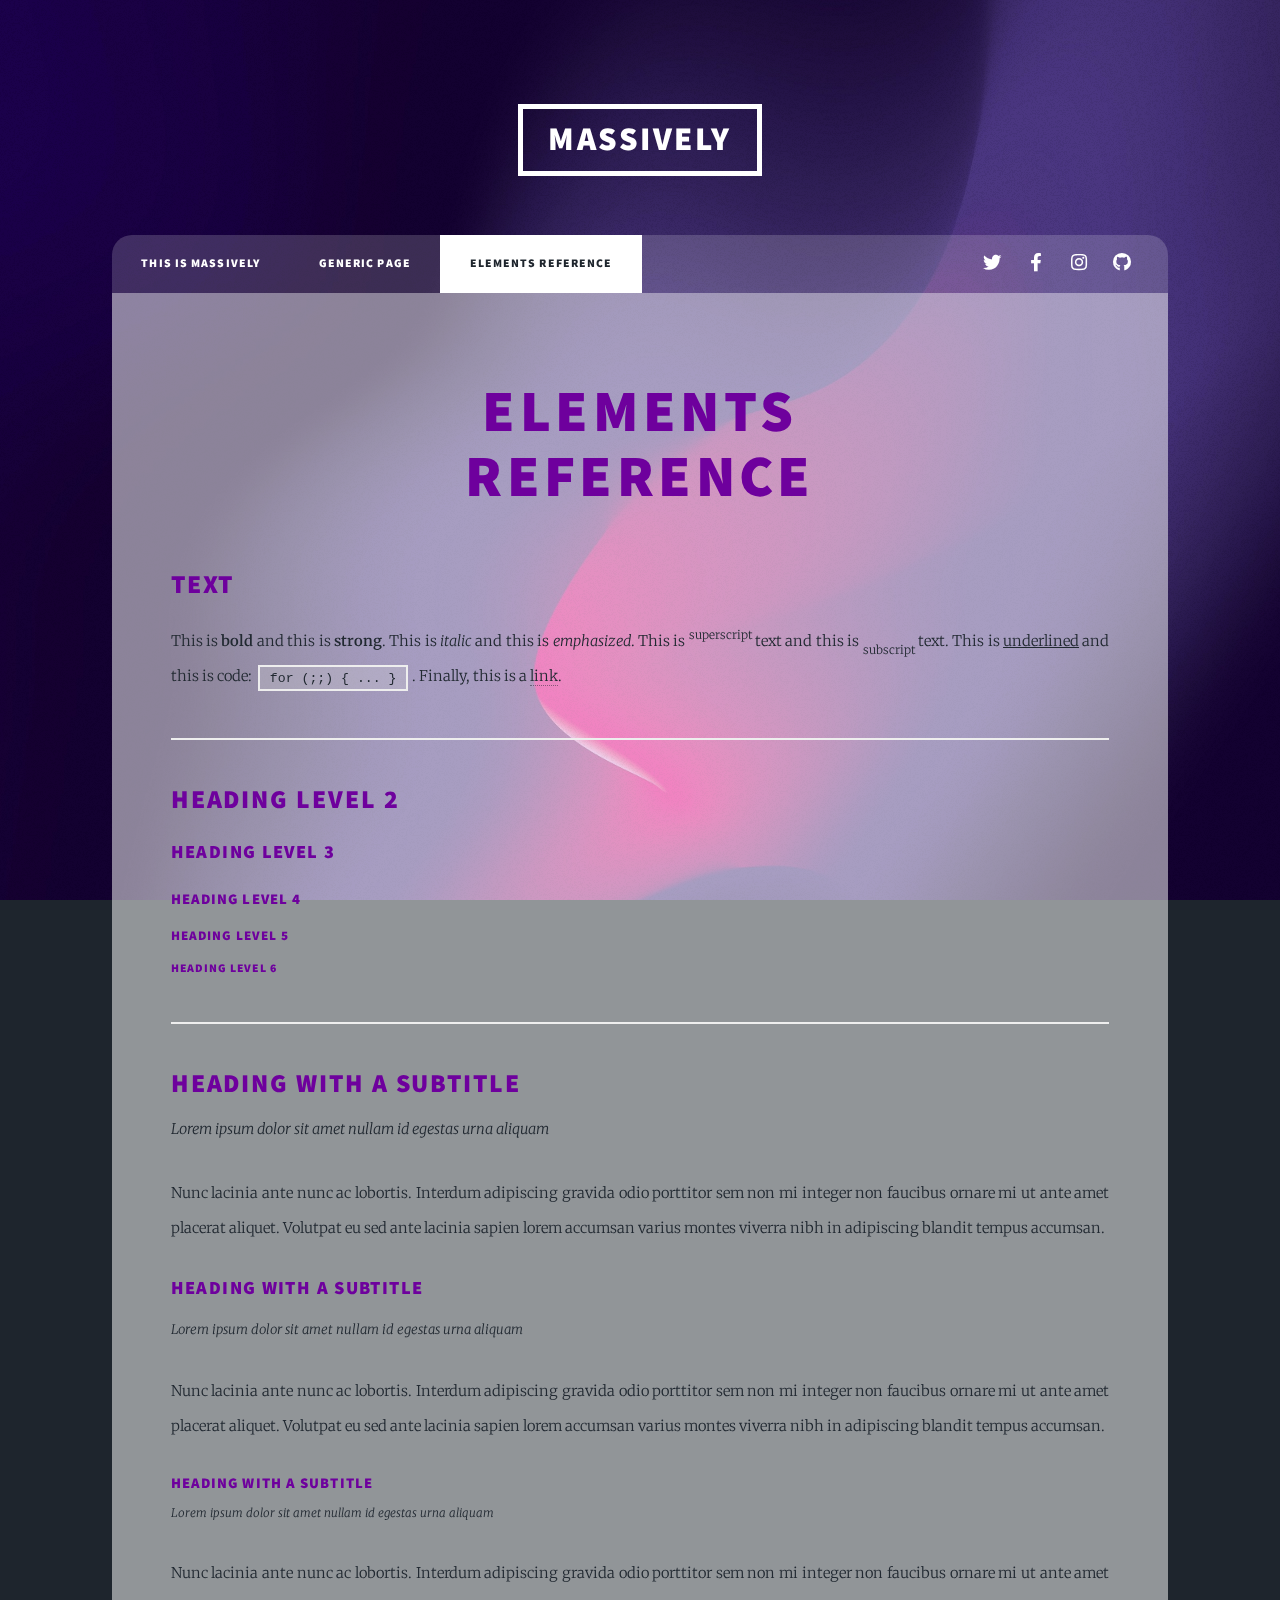
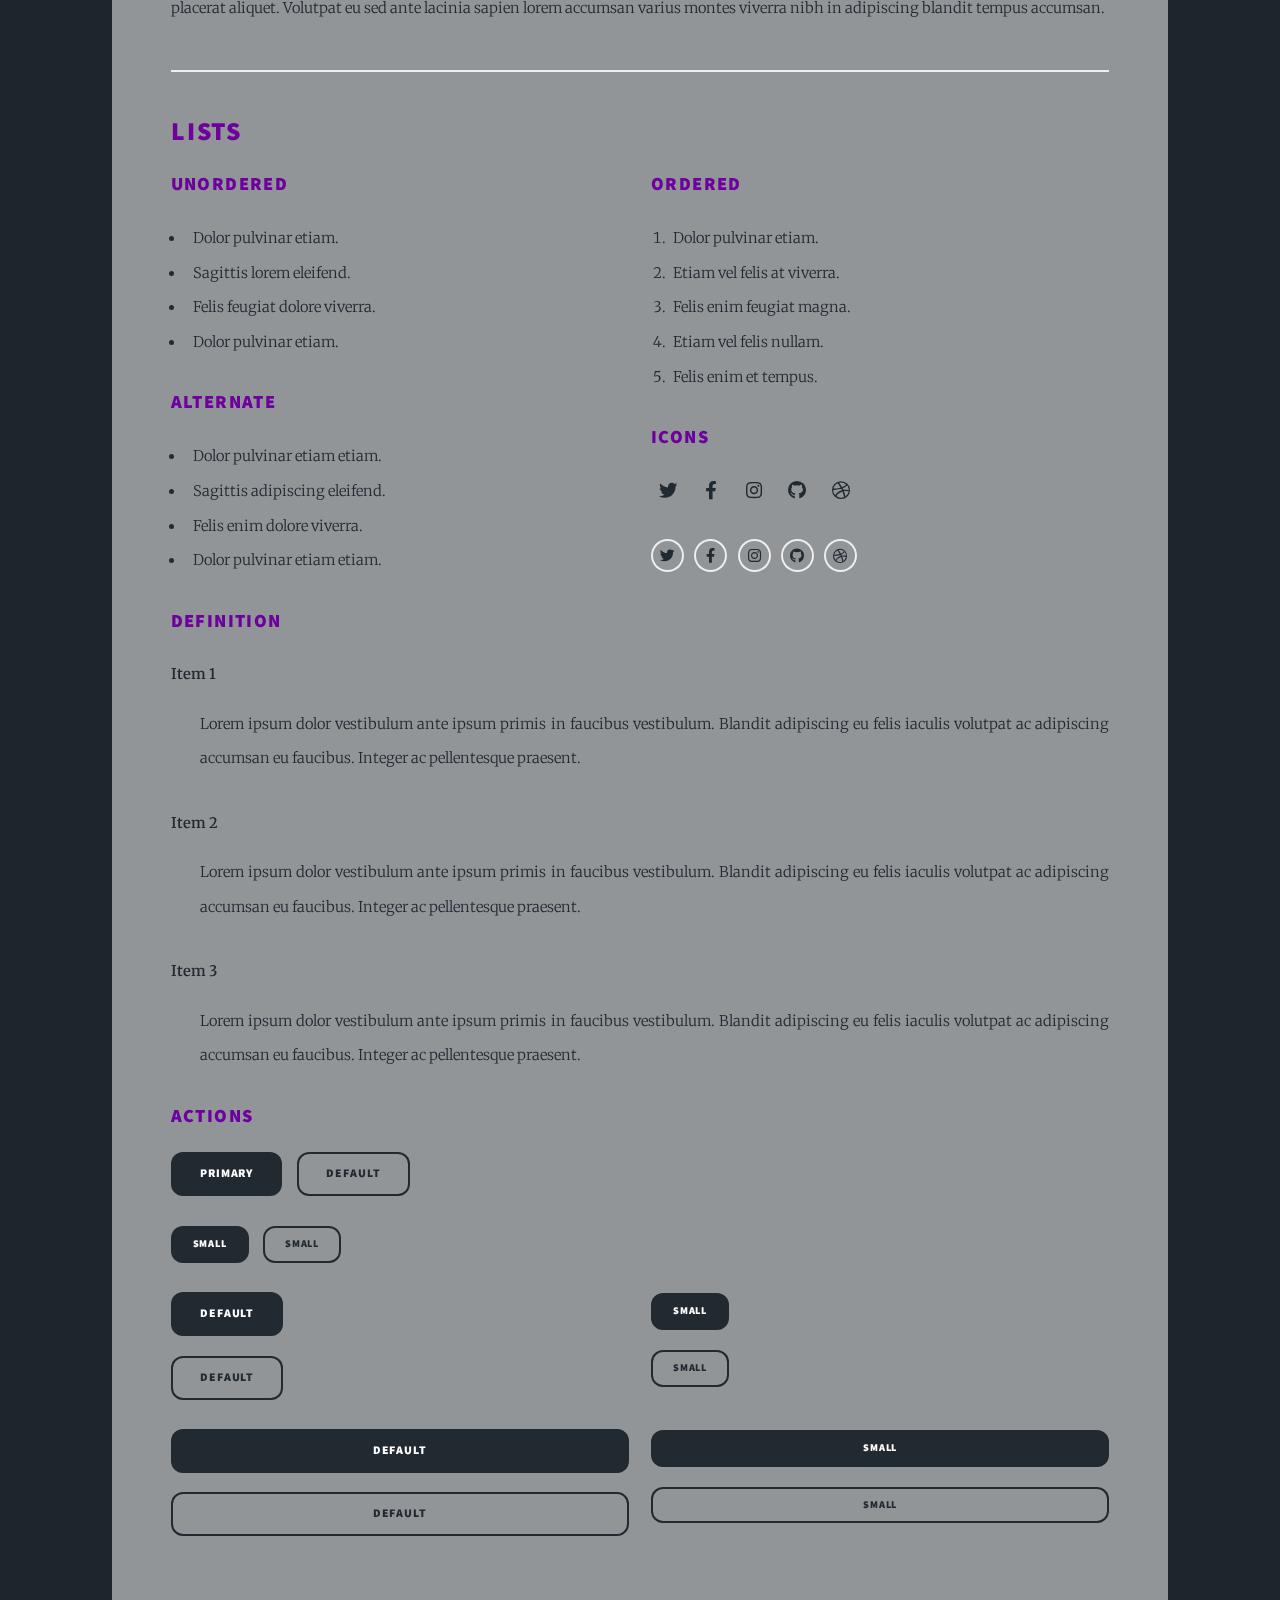
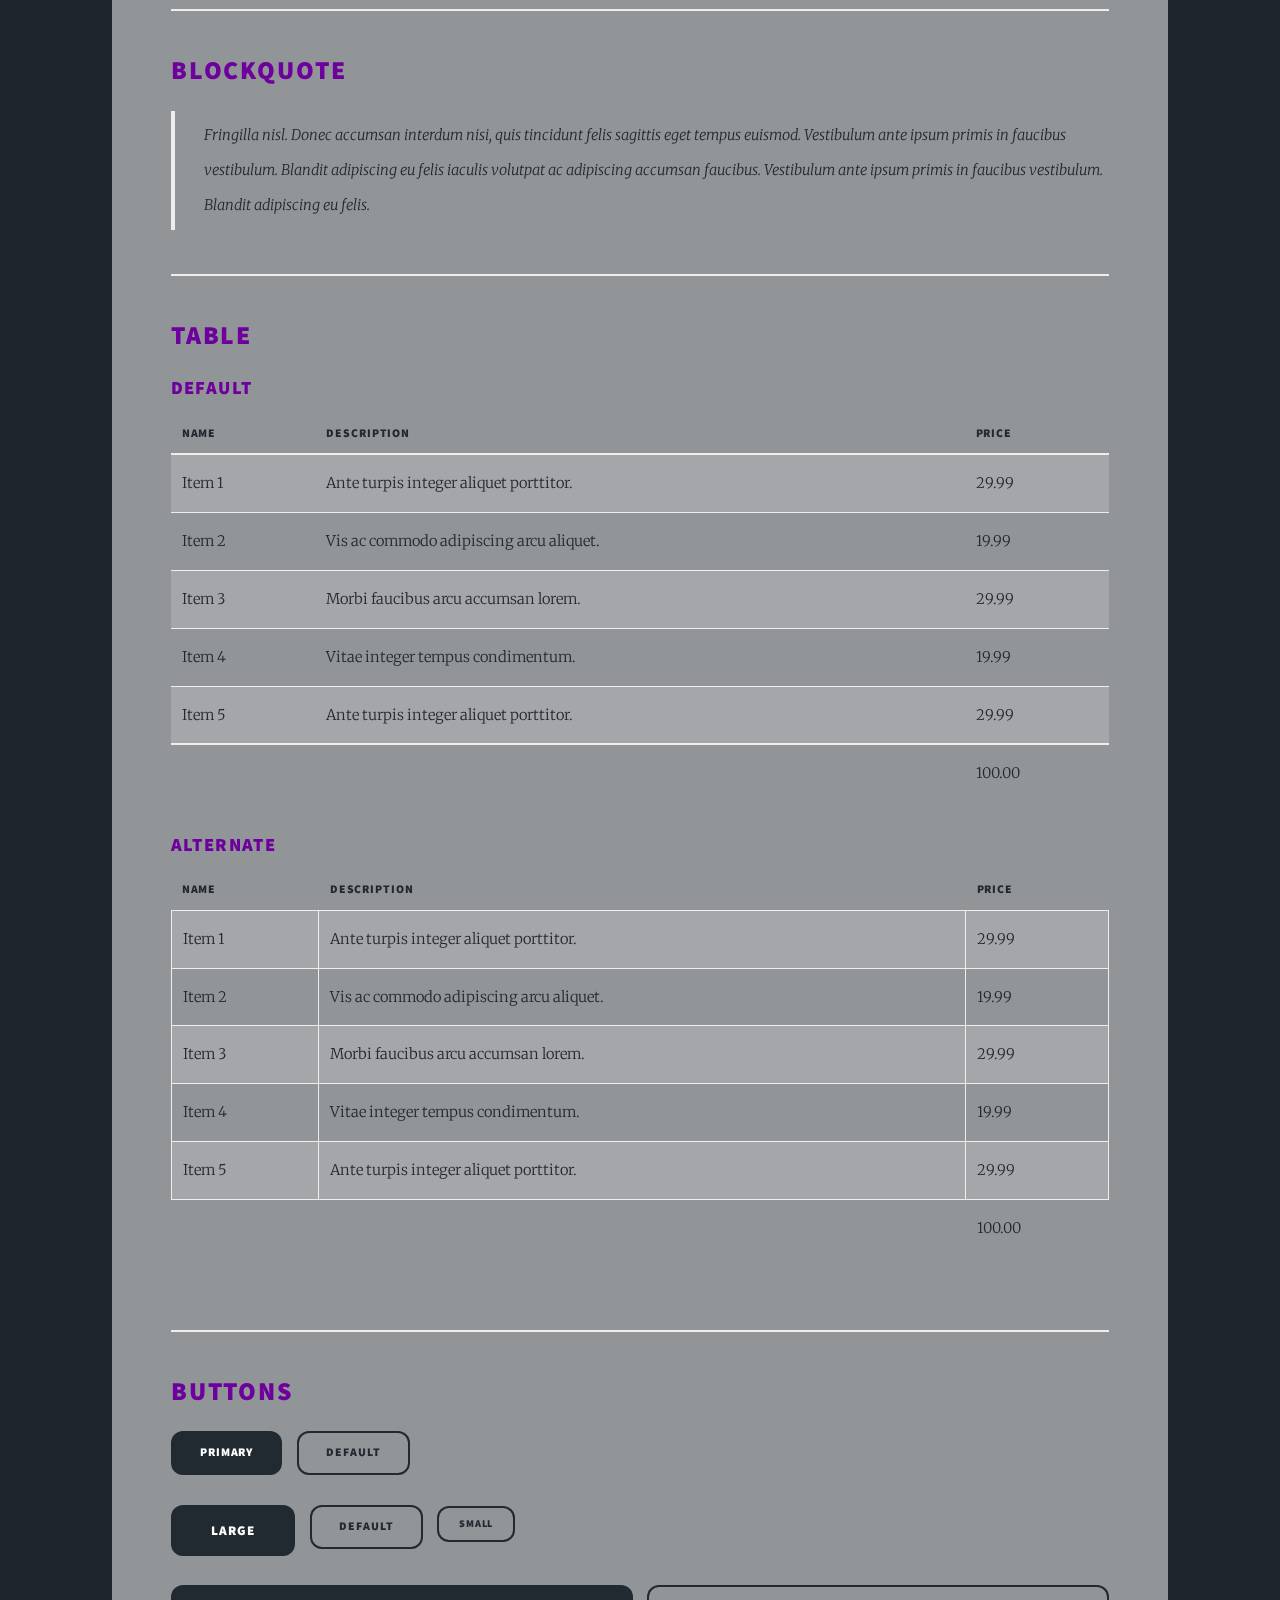
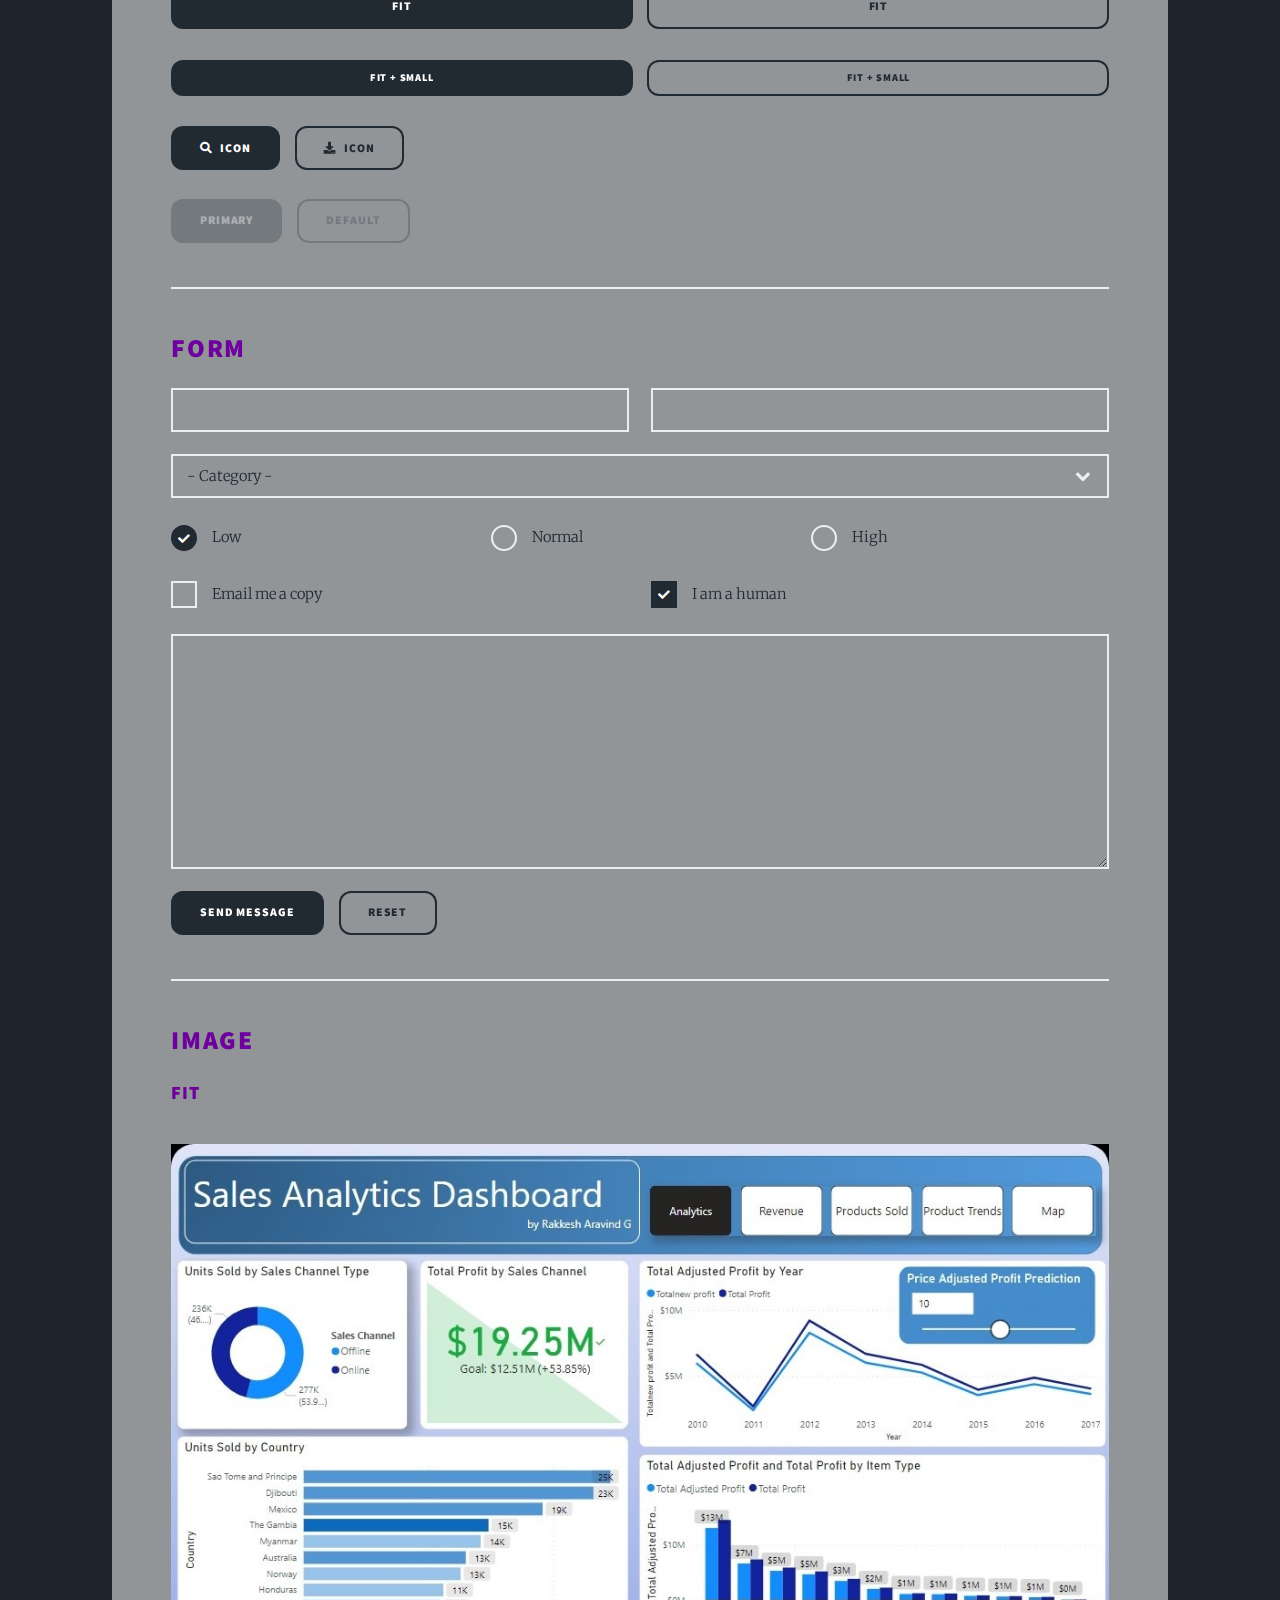
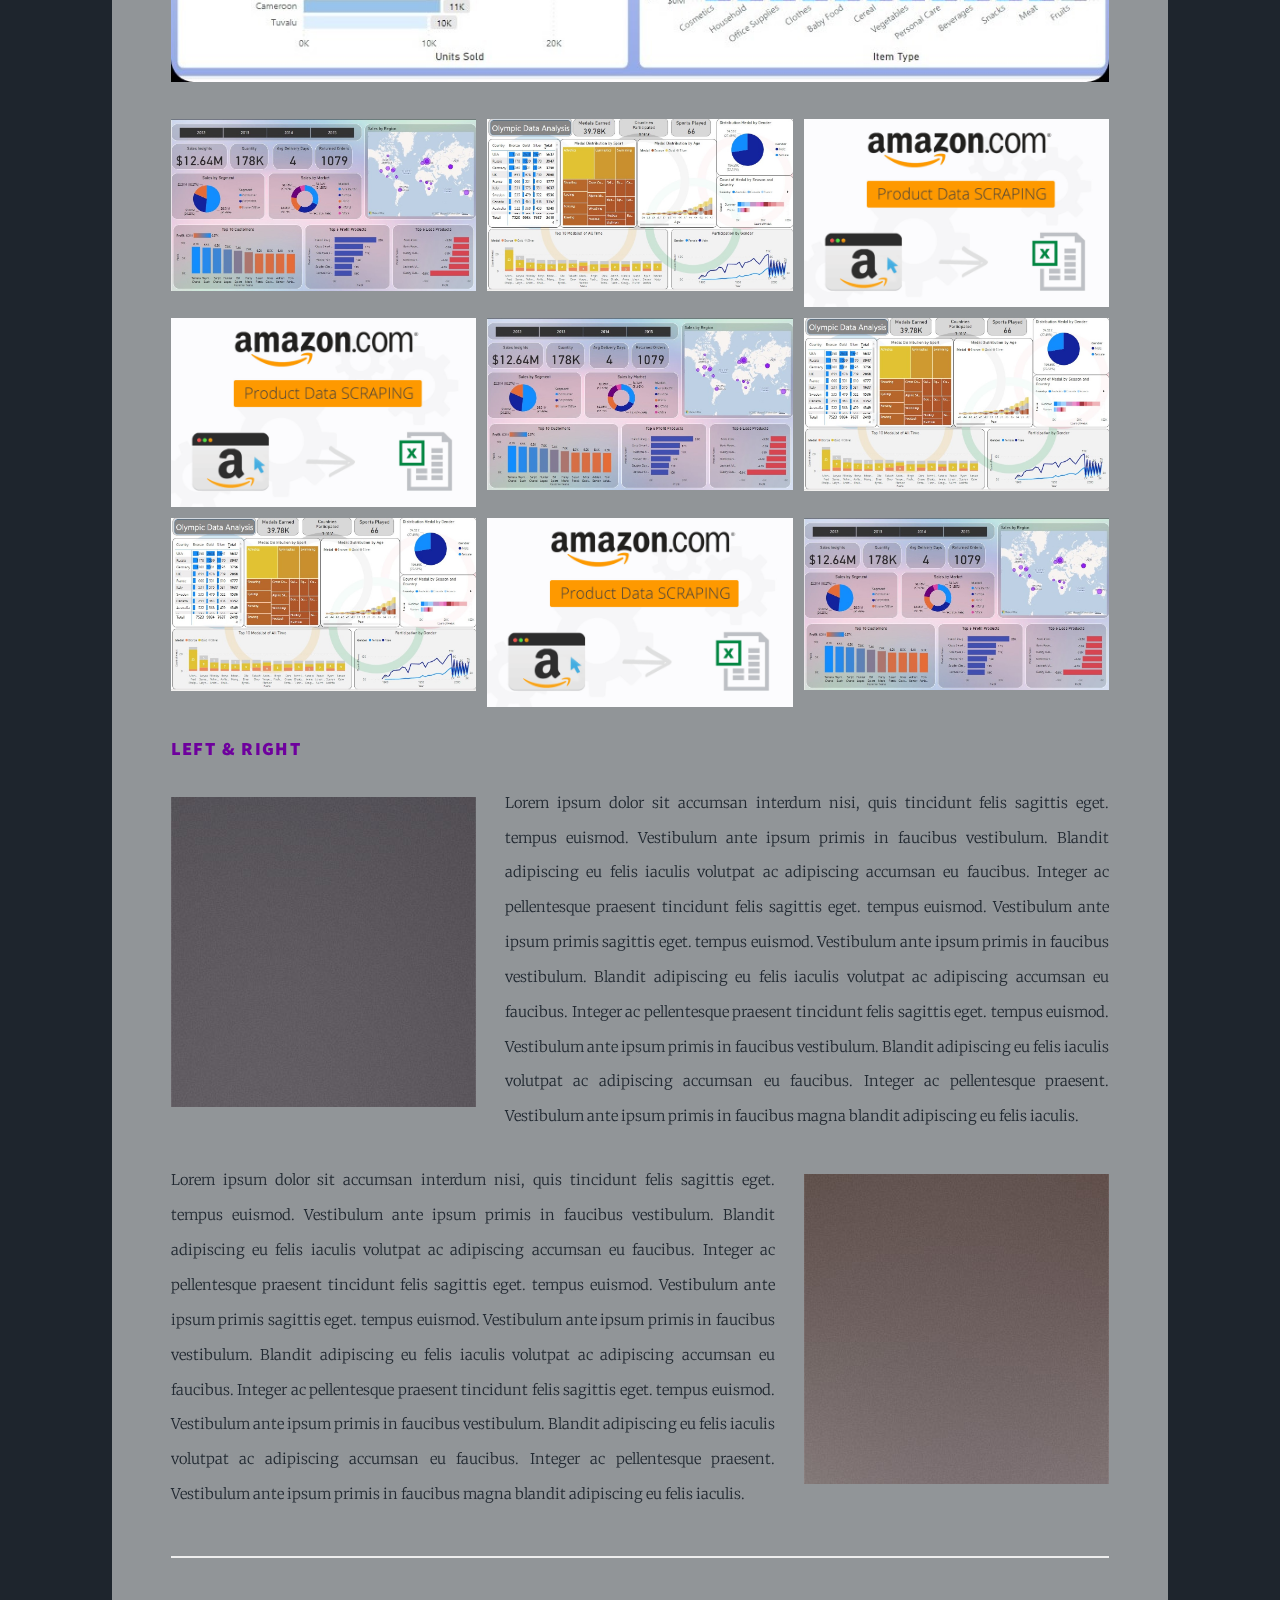
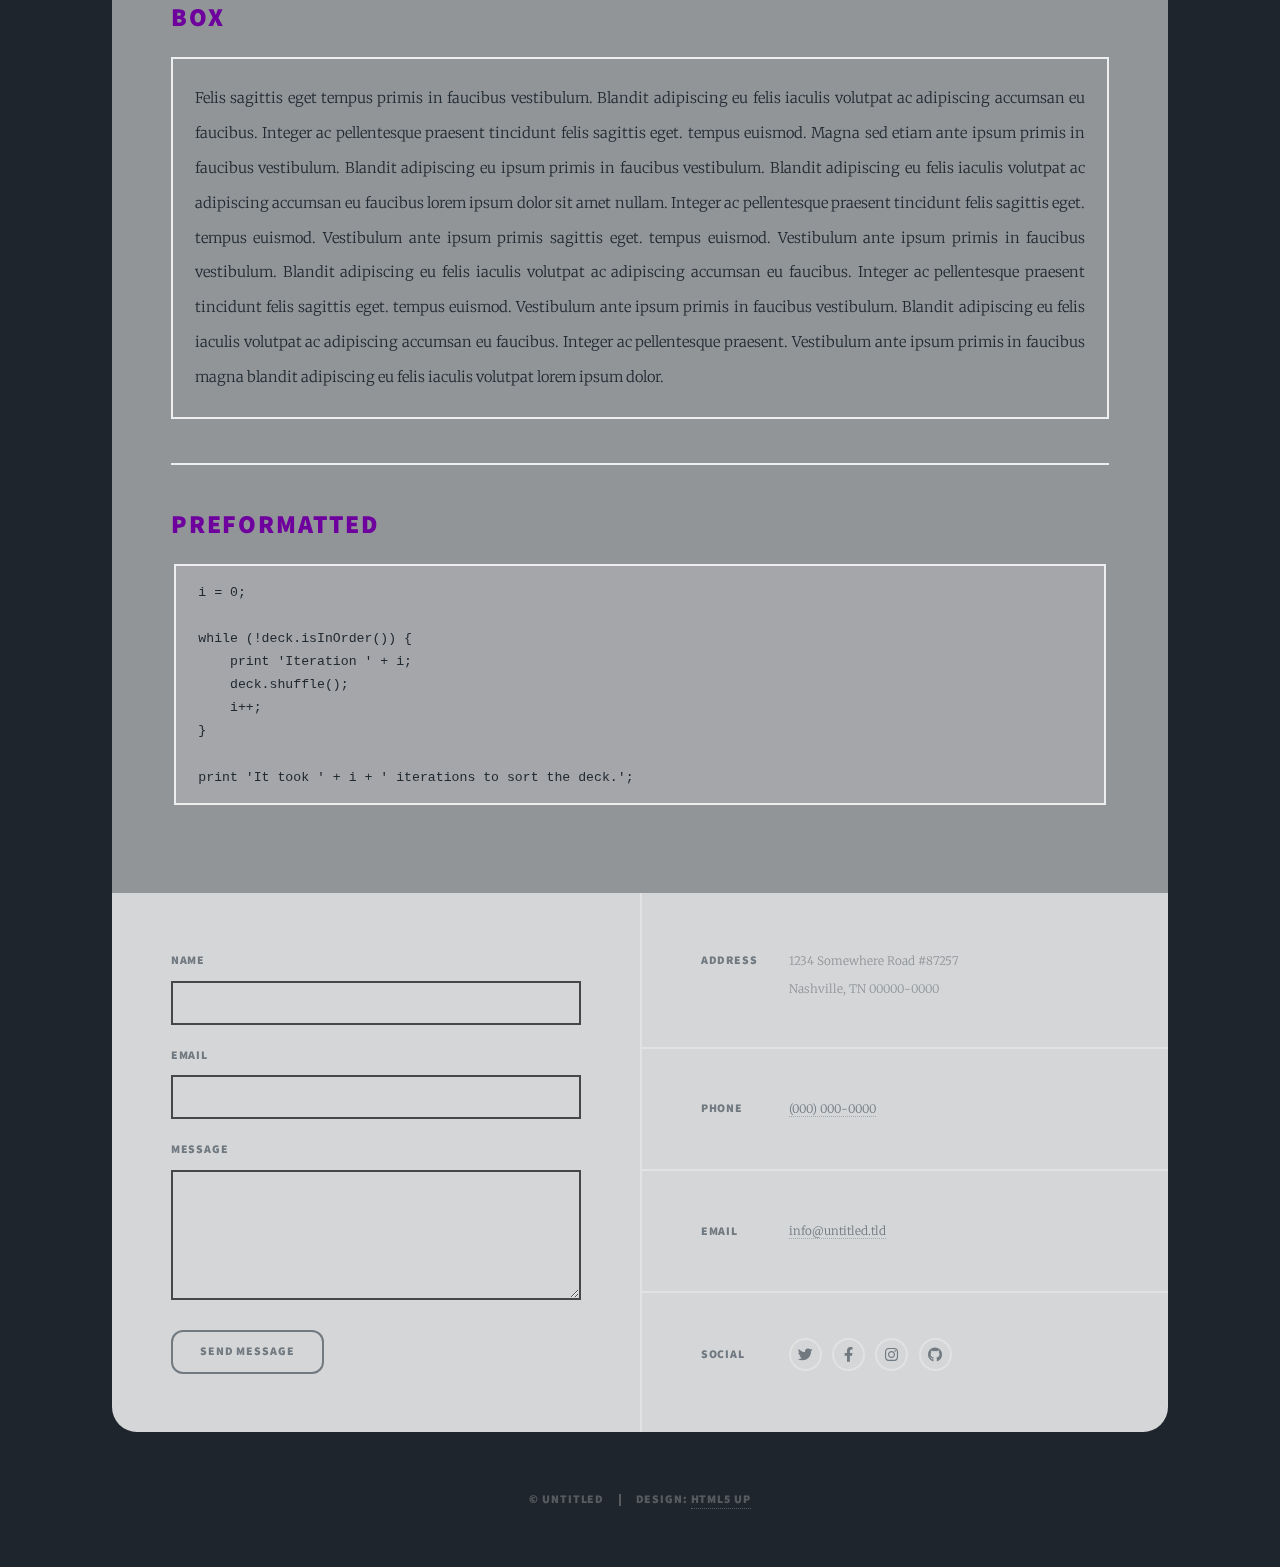
==== elements.html @ 334500a7 "Add files via upload" ====
<!DOCTYPE HTML>
<!--
	Massively by HTML5 UP
	html5up.net | @ajlkn
	Free for personal and commercial use under the CCA 3.0 license (html5up.net/license)
-->
<html>
	<head>
		<title>Elements Reference - Massively by HTML5 UP</title>
		<meta charset="utf-8" />
		<meta name="viewport" content="width=device-width, initial-scale=1, user-scalable=no" />
		<link rel="stylesheet" href="assets/css/main.css" />
		<noscript><link rel="stylesheet" href="assets/css/noscript.css" /></noscript>
	</head>
	<body class="is-preload">

		<!-- Wrapper -->
			<div id="wrapper">

				<!-- Header -->
					<header id="header">
						<a href="index.html" class="logo">Massively</a>
					</header>

				<!-- Nav -->
					<nav id="nav">
						<ul class="links">
							<li><a href="index.html">This is Massively</a></li>
							<li><a href="generic.html">Generic Page</a></li>
							<li class="active"><a href="elements.html">Elements Reference</a></li>
						</ul>
						<ul class="icons">
							<li><a href="#" class="icon brands fa-twitter"><span class="label">Twitter</span></a></li>
							<li><a href="#" class="icon brands fa-facebook-f"><span class="label">Facebook</span></a></li>
							<li><a href="#" class="icon brands fa-instagram"><span class="label">Instagram</span></a></li>
							<li><a href="#" class="icon brands fa-github"><span class="label">GitHub</span></a></li>
						</ul>
					</nav>

				<!-- Main -->
					<div id="main">

						<!-- Post -->
							<section class="post">
								<header class="major">
									<h1>Elements<br />
									Reference</h1>
								</header>

								<!-- Text stuff -->
									<h2>Text</h2>
									<p>This is <b>bold</b> and this is <strong>strong</strong>. This is <i>italic</i> and this is <em>emphasized</em>.
									This is <sup>superscript</sup> text and this is <sub>subscript</sub> text.
									This is <u>underlined</u> and this is code: <code>for (;;) { ... }</code>.
									Finally, this is a <a href="#">link</a>.</p>
									<hr />
									<h2>Heading Level 2</h2>
									<h3>Heading Level 3</h3>
									<h4>Heading Level 4</h4>
									<h5>Heading Level 5</h5>
									<h6>Heading Level 6</h6>
									<hr />
									<header>
										<h2>Heading with a Subtitle</h2>
										<p>Lorem ipsum dolor sit amet nullam id egestas urna aliquam</p>
									</header>
									<p>Nunc lacinia ante nunc ac lobortis. Interdum adipiscing gravida odio porttitor sem non mi integer non faucibus ornare mi ut ante amet placerat aliquet. Volutpat eu sed ante lacinia sapien lorem accumsan varius montes viverra nibh in adipiscing blandit tempus accumsan.</p>
									<header>
										<h3>Heading with a Subtitle</h3>
										<p>Lorem ipsum dolor sit amet nullam id egestas urna aliquam</p>
									</header>
									<p>Nunc lacinia ante nunc ac lobortis. Interdum adipiscing gravida odio porttitor sem non mi integer non faucibus ornare mi ut ante amet placerat aliquet. Volutpat eu sed ante lacinia sapien lorem accumsan varius montes viverra nibh in adipiscing blandit tempus accumsan.</p>
									<header>
										<h4>Heading with a Subtitle</h4>
										<p>Lorem ipsum dolor sit amet nullam id egestas urna aliquam</p>
									</header>
									<p>Nunc lacinia ante nunc ac lobortis. Interdum adipiscing gravida odio porttitor sem non mi integer non faucibus ornare mi ut ante amet placerat aliquet. Volutpat eu sed ante lacinia sapien lorem accumsan varius montes viverra nibh in adipiscing blandit tempus accumsan.</p>

									<hr />

								<!-- Lists -->
									<h2>Lists</h2>
									<div class="row">
										<div class="col-6 col-12-small">

											<h3>Unordered</h3>
											<ul>
												<li>Dolor pulvinar etiam.</li>
												<li>Sagittis lorem eleifend.</li>
												<li>Felis feugiat dolore viverra.</li>
												<li>Dolor pulvinar etiam.</li>
											</ul>

											<h3>Alternate</h3>
											<ul class="alt">
												<li>Dolor pulvinar etiam etiam.</li>
												<li>Sagittis adipiscing eleifend.</li>
												<li>Felis enim dolore viverra.</li>
												<li>Dolor pulvinar etiam etiam.</li>
											</ul>

										</div>
										<div class="col-6 col-12-small">

											<h3>Ordered</h3>
											<ol>
												<li>Dolor pulvinar etiam.</li>
												<li>Etiam vel felis at viverra.</li>
												<li>Felis enim feugiat magna.</li>
												<li>Etiam vel felis nullam.</li>
												<li>Felis enim et tempus.</li>
											</ol>

											<h3>Icons</h3>
											<ul class="icons">
												<li><a href="#" class="icon brands fa-twitter"><span class="label">Twitter</span></a></li>
												<li><a href="#" class="icon brands fa-facebook-f"><span class="label">Facebook</span></a></li>
												<li><a href="#" class="icon brands fa-instagram"><span class="label">Instagram</span></a></li>
												<li><a href="#" class="icon brands fa-github"><span class="label">Github</span></a></li>
												<li><a href="#" class="icon brands fa-dribbble"><span class="label">Dribbble</span></a></li>
											</ul>
											<ul class="icons alt">
												<li><a href="#" class="icon brands alt fa-twitter"><span class="label">Twitter</span></a></li>
												<li><a href="#" class="icon brands alt fa-facebook-f"><span class="label">Facebook</span></a></li>
												<li><a href="#" class="icon brands alt fa-instagram"><span class="label">Instagram</span></a></li>
												<li><a href="#" class="icon brands alt fa-github"><span class="label">Github</span></a></li>
												<li><a href="#" class="icon brands alt fa-dribbble"><span class="label">Dribbble</span></a></li>
											</ul>

										</div>
									</div>
									<h3>Definition</h3>
									<dl>
										<dt>Item 1</dt>
										<dd>
											<p>Lorem ipsum dolor vestibulum ante ipsum primis in faucibus vestibulum. Blandit adipiscing eu felis iaculis volutpat ac adipiscing accumsan eu faucibus. Integer ac pellentesque praesent.</p>
										</dd>
										<dt>Item 2</dt>
										<dd>
											<p>Lorem ipsum dolor vestibulum ante ipsum primis in faucibus vestibulum. Blandit adipiscing eu felis iaculis volutpat ac adipiscing accumsan eu faucibus. Integer ac pellentesque praesent.</p>
										</dd>
										<dt>Item 3</dt>
										<dd>
											<p>Lorem ipsum dolor vestibulum ante ipsum primis in faucibus vestibulum. Blandit adipiscing eu felis iaculis volutpat ac adipiscing accumsan eu faucibus. Integer ac pellentesque praesent.</p>
										</dd>
									</dl>

									<h3>Actions</h3>
									<ul class="actions">
										<li><a href="#" class="button primary">Primary</a></li>
										<li><a href="#" class="button">Default</a></li>
									</ul>
									<ul class="actions small">
										<li><a href="#" class="button primary small">Small</a></li>
										<li><a href="#" class="button small">Small</a></li>
									</ul>
									<div class="row">
										<div class="col-6 col-12-small">
											<ul class="actions stacked">
												<li><a href="#" class="button primary">Default</a></li>
												<li><a href="#" class="button">Default</a></li>
											</ul>
										</div>
										<div class="col-6 col-12-small">
											<ul class="actions stacked">
												<li><a href="#" class="button primary small">Small</a></li>
												<li><a href="#" class="button small">Small</a></li>
											</ul>
										</div>
									</div>
									<div class="row">
										<div class="col-6 col-12-small">
											<ul class="actions stacked">
												<li><a href="#" class="button primary fit">Default</a></li>
												<li><a href="#" class="button fit">Default</a></li>
											</ul>
										</div>
										<div class="col-6 col-12-small">
											<ul class="actions stacked">
												<li><a href="#" class="button primary small fit">Small</a></li>
												<li><a href="#" class="button small fit">Small</a></li>
											</ul>
										</div>
									</div>

									<hr />

								<!-- Blockquote -->
									<h2>Blockquote</h2>
									<blockquote>Fringilla nisl. Donec accumsan interdum nisi, quis tincidunt felis sagittis eget tempus euismod. Vestibulum ante ipsum primis in faucibus vestibulum. Blandit adipiscing eu felis iaculis volutpat ac adipiscing accumsan faucibus. Vestibulum ante ipsum primis in faucibus vestibulum. Blandit adipiscing eu felis.</blockquote>

									<hr />

								<!-- Table -->
									<h2>Table</h2>

									<h3>Default</h3>
									<div class="table-wrapper">
										<table>
											<thead>
												<tr>
													<th>Name</th>
													<th>Description</th>
													<th>Price</th>
												</tr>
											</thead>
											<tbody>
												<tr>
													<td>Item 1</td>
													<td>Ante turpis integer aliquet porttitor.</td>
													<td>29.99</td>
												</tr>
												<tr>
													<td>Item 2</td>
													<td>Vis ac commodo adipiscing arcu aliquet.</td>
													<td>19.99</td>
												</tr>
												<tr>
													<td>Item 3</td>
													<td> Morbi faucibus arcu accumsan lorem.</td>
													<td>29.99</td>
												</tr>
												<tr>
													<td>Item 4</td>
													<td>Vitae integer tempus condimentum.</td>
													<td>19.99</td>
												</tr>
												<tr>
													<td>Item 5</td>
													<td>Ante turpis integer aliquet porttitor.</td>
													<td>29.99</td>
												</tr>
											</tbody>
											<tfoot>
												<tr>
													<td colspan="2"></td>
													<td>100.00</td>
												</tr>
											</tfoot>
										</table>
									</div>

									<h3>Alternate</h3>
									<div class="table-wrapper">
										<table class="alt">
											<thead>
												<tr>
													<th>Name</th>
													<th>Description</th>
													<th>Price</th>
												</tr>
											</thead>
											<tbody>
												<tr>
													<td>Item 1</td>
													<td>Ante turpis integer aliquet porttitor.</td>
													<td>29.99</td>
												</tr>
												<tr>
													<td>Item 2</td>
													<td>Vis ac commodo adipiscing arcu aliquet.</td>
													<td>19.99</td>
												</tr>
												<tr>
													<td>Item 3</td>
													<td> Morbi faucibus arcu accumsan lorem.</td>
													<td>29.99</td>
												</tr>
												<tr>
													<td>Item 4</td>
													<td>Vitae integer tempus condimentum.</td>
													<td>19.99</td>
												</tr>
												<tr>
													<td>Item 5</td>
													<td>Ante turpis integer aliquet porttitor.</td>
													<td>29.99</td>
												</tr>
											</tbody>
											<tfoot>
												<tr>
													<td colspan="2"></td>
													<td>100.00</td>
												</tr>
											</tfoot>
										</table>
									</div>

									<hr />

								<!-- Buttons -->
									<h2>Buttons</h2>
									<ul class="actions">
										<li><a href="#" class="button primary">Primary</a></li>
										<li><a href="#" class="button">Default</a></li>
									</ul>
									<ul class="actions">
										<li><a href="#" class="button primary large">Large</a></li>
										<li><a href="#" class="button">Default</a></li>
										<li><a href="#" class="button small">Small</a></li>
									</ul>
									<ul class="actions fit">
										<li><a href="#" class="button primary fit">Fit</a></li>
										<li><a href="#" class="button fit">Fit</a></li>
									</ul>
									<ul class="actions fit small">
										<li><a href="#" class="button primary fit small">Fit + Small</a></li>
										<li><a href="#" class="button fit small">Fit + Small</a></li>
									</ul>
									<ul class="actions">
										<li><a href="#" class="button primary icon solid fa-search">Icon</a></li>
										<li><a href="#" class="button icon solid fa-download">Icon</a></li>
									</ul>
									<ul class="actions">
										<li><span class="button primary disabled">Primary</span></li>
										<li><span class="button disabled">Default</span></li>
									</ul>

									<hr />

								<!-- Form -->
									<h2>Form</h2>

									<form method="post" action="#">
										<div class="row gtr-uniform">
											<div class="col-6 col-12-xsmall">
												<input type="text" name="demo-name" id="demo-name" value="" placeholder="Name" />
											</div>
											<div class="col-6 col-12-xsmall">
												<input type="email" name="demo-email" id="demo-email" value="" placeholder="Email" />
											</div>
											<!-- Break -->
											<div class="col-12">
												<select name="demo-category" id="demo-category">
													<option value="">- Category -</option>
													<option value="1">Manufacturing</option>
													<option value="1">Shipping</option>
													<option value="1">Administration</option>
													<option value="1">Human Resources</option>
												</select>
											</div>
											<!-- Break -->
											<div class="col-4 col-12-small">
												<input type="radio" id="demo-priority-low" name="demo-priority" checked>
												<label for="demo-priority-low">Low</label>
											</div>
											<div class="col-4 col-12-small">
												<input type="radio" id="demo-priority-normal" name="demo-priority">
												<label for="demo-priority-normal">Normal</label>
											</div>
											<div class="col-4 col-12-small">
												<input type="radio" id="demo-priority-high" name="demo-priority">
												<label for="demo-priority-high">High</label>
											</div>
											<!-- Break -->
											<div class="col-6 col-12-small">
												<input type="checkbox" id="demo-copy" name="demo-copy">
												<label for="demo-copy">Email me a copy</label>
											</div>
											<div class="col-6 col-12-small">
												<input type="checkbox" id="demo-human" name="demo-human" checked>
												<label for="demo-human">I am a human</label>
											</div>
											<!-- Break -->
											<div class="col-12">
												<textarea name="demo-message" id="demo-message" placeholder="Enter your message" rows="6"></textarea>
											</div>
											<!-- Break -->
											<div class="col-12">
												<ul class="actions">
													<li><input type="submit" value="Send Message" class="primary" /></li>
													<li><input type="reset" value="Reset" /></li>
												</ul>
											</div>
										</div>
									</form>

									<hr />

								<!-- Image -->
									<h2>Image</h2>

									<h3>Fit</h3>
									<span class="image fit"><img src="images/pic01.jpg" alt="" /></span>
									<div class="box alt">
										<div class="row gtr-50 gtr-uniform">
											<div class="col-4"><span class="image fit"><img src="images/pic02.jpg" alt="" /></span></div>
											<div class="col-4"><span class="image fit"><img src="images/pic03.jpg" alt="" /></span></div>
											<div class="col-4"><span class="image fit"><img src="images/pic04.jpg" alt="" /></span></div>
											<!-- Break -->
											<div class="col-4"><span class="image fit"><img src="images/pic04.jpg" alt="" /></span></div>
											<div class="col-4"><span class="image fit"><img src="images/pic02.jpg" alt="" /></span></div>
											<div class="col-4"><span class="image fit"><img src="images/pic03.jpg" alt="" /></span></div>
											<!-- Break -->
											<div class="col-4"><span class="image fit"><img src="images/pic03.jpg" alt="" /></span></div>
											<div class="col-4"><span class="image fit"><img src="images/pic04.jpg" alt="" /></span></div>
											<div class="col-4"><span class="image fit"><img src="images/pic02.jpg" alt="" /></span></div>
										</div>
									</div>

									<h3>Left &amp; Right</h3>
									<p><span class="image left"><img src="images/pic08.jpg" alt="" /></span>Lorem ipsum dolor sit accumsan interdum nisi, quis tincidunt felis sagittis eget. tempus euismod. Vestibulum ante ipsum primis in faucibus vestibulum. Blandit adipiscing eu felis iaculis volutpat ac adipiscing accumsan eu faucibus. Integer ac pellentesque praesent tincidunt felis sagittis eget. tempus euismod. Vestibulum ante ipsum primis sagittis eget. tempus euismod. Vestibulum ante ipsum primis in faucibus vestibulum. Blandit adipiscing eu felis iaculis volutpat ac adipiscing accumsan eu faucibus. Integer ac pellentesque praesent tincidunt felis sagittis eget. tempus euismod. Vestibulum ante ipsum primis in faucibus vestibulum. Blandit adipiscing eu felis iaculis volutpat ac adipiscing accumsan eu faucibus. Integer ac pellentesque praesent. Vestibulum ante ipsum primis in faucibus magna blandit adipiscing eu felis iaculis.</p>
									<p><span class="image right"><img src="images/pic09.jpg" alt="" /></span>Lorem ipsum dolor sit accumsan interdum nisi, quis tincidunt felis sagittis eget. tempus euismod. Vestibulum ante ipsum primis in faucibus vestibulum. Blandit adipiscing eu felis iaculis volutpat ac adipiscing accumsan eu faucibus. Integer ac pellentesque praesent tincidunt felis sagittis eget. tempus euismod. Vestibulum ante ipsum primis sagittis eget. tempus euismod. Vestibulum ante ipsum primis in faucibus vestibulum. Blandit adipiscing eu felis iaculis volutpat ac adipiscing accumsan eu faucibus. Integer ac pellentesque praesent tincidunt felis sagittis eget. tempus euismod. Vestibulum ante ipsum primis in faucibus vestibulum. Blandit adipiscing eu felis iaculis volutpat ac adipiscing accumsan eu faucibus. Integer ac pellentesque praesent. Vestibulum ante ipsum primis in faucibus magna blandit adipiscing eu felis iaculis.</p>

									<hr />

								<!-- Box -->
									<h2>Box</h2>
									<div class="box">
										<p>Felis sagittis eget tempus primis in faucibus vestibulum. Blandit adipiscing eu felis iaculis volutpat ac adipiscing accumsan eu faucibus. Integer ac pellentesque praesent tincidunt felis sagittis eget. tempus euismod. Magna sed etiam ante ipsum primis in faucibus vestibulum. Blandit adipiscing eu ipsum primis in faucibus vestibulum. Blandit adipiscing eu felis iaculis volutpat ac adipiscing accumsan eu faucibus lorem ipsum dolor sit amet nullam. Integer ac pellentesque praesent tincidunt felis sagittis eget. tempus euismod. Vestibulum ante ipsum primis sagittis eget. tempus euismod. Vestibulum ante ipsum primis in faucibus vestibulum. Blandit adipiscing eu felis iaculis volutpat ac adipiscing accumsan eu faucibus. Integer ac pellentesque praesent tincidunt felis sagittis eget. tempus euismod. Vestibulum ante ipsum primis in faucibus vestibulum. Blandit adipiscing eu felis iaculis volutpat ac adipiscing accumsan eu faucibus. Integer ac pellentesque praesent. Vestibulum ante ipsum primis in faucibus magna blandit adipiscing eu felis iaculis volutpat lorem ipsum dolor.</p>
									</div>

									<hr />

								<!-- Preformatted Code -->
									<h2>Preformatted</h2>
									<pre><code>i = 0;

while (!deck.isInOrder()) {
    print 'Iteration ' + i;
    deck.shuffle();
    i++;
}

print 'It took ' + i + ' iterations to sort the deck.';
</code></pre>

							</section>

					</div>

				<!-- Footer -->
					<footer id="footer">
						<section>
							<form method="post" action="#">
								<div class="fields">
									<div class="field">
										<label for="name">Name</label>
										<input type="text" name="name" id="name" />
									</div>
									<div class="field">
										<label for="email">Email</label>
										<input type="text" name="email" id="email" />
									</div>
									<div class="field">
										<label for="message">Message</label>
										<textarea name="message" id="message" rows="3"></textarea>
									</div>
								</div>
								<ul class="actions">
									<li><input type="submit" value="Send Message" /></li>
								</ul>
							</form>
						</section>
						<section class="split contact">
							<section class="alt">
								<h3>Address</h3>
								<p>1234 Somewhere Road #87257<br />
								Nashville, TN 00000-0000</p>
							</section>
							<section>
								<h3>Phone</h3>
								<p><a href="#">(000) 000-0000</a></p>
							</section>
							<section>
								<h3>Email</h3>
								<p><a href="#">info@untitled.tld</a></p>
							</section>
							<section>
								<h3>Social</h3>
								<ul class="icons alt">
									<li><a href="#" class="icon brands alt fa-twitter"><span class="label">Twitter</span></a></li>
									<li><a href="#" class="icon brands alt fa-facebook-f"><span class="label">Facebook</span></a></li>
									<li><a href="#" class="icon brands alt fa-instagram"><span class="label">Instagram</span></a></li>
									<li><a href="#" class="icon brands alt fa-github"><span class="label">GitHub</span></a></li>
								</ul>
							</section>
						</section>
					</footer>

				<!-- Copyright -->
					<div id="copyright">
						<ul><li>&copy; Untitled</li><li>Design: <a href="https://html5up.net">HTML5 UP</a></li></ul>
					</div>

			</div>

		<!-- Scripts -->
			<script src="assets/js/jquery.min.js"></script>
			<script src="assets/js/jquery.scrollex.min.js"></script>
			<script src="assets/js/jquery.scrolly.min.js"></script>
			<script src="assets/js/browser.min.js"></script>
			<script src="assets/js/breakpoints.min.js"></script>
			<script src="assets/js/util.js"></script>
			<script src="assets/js/main.js"></script>

	</body>
</html>
---- assets/css/main.css ----
@import url(fontawesome-all.min.css);
@import url("https://fonts.googleapis.com/css?family=Merriweather:300,700,300italic,700italic|Source+Sans+Pro:900");

/*
	Massively by HTML5 UP
	html5up.net | @ajlkn
	Free for personal and commercial use under the CCA 3.0 license (html5up.net/license)
*/

html, body, div, span, applet, object,
iframe, h1, h2, h3, h4, h5, h6, p, blockquote,
pre, a, abbr, acronym, address, big, cite,
code, del, dfn, em, img, ins, kbd, q, s, samp,
small, strike, strong, sub, sup, tt, var, b,
u, i, center, dl, dt, dd, ol, ul, li, fieldset,
form, label, legend, table, caption, tbody,
tfoot, thead, tr, th, td, article, aside,
canvas, details, embed, figure, figcaption,
footer, header, hgroup, menu, nav, output, ruby,
section, summary, time, mark, audio, video {
	margin: 0;
	padding: 0;
	border: 0;
	font-size: 100%;
	font: inherit;
	vertical-align: baseline;}

article, aside, details, figcaption, figure,
footer, header, hgroup, menu, nav, section {
	display: block;}

body {
	line-height: 1;
}

ol, ul {
	list-style: none;
}

blockquote, q {
	quotes: none;
}

	blockquote:before, blockquote:after, q:before, q:after {
		content: '';
		content: none;
	}

table {
	border-collapse: collapse;
	border-spacing: 0;
}

body {
	-webkit-text-size-adjust: none;
}

mark {
	background-color: transparent;
	color: inherit;
}

input::-moz-focus-inner {
	border: 0;
	padding: 0;
}

input, select, textarea {
	-moz-appearance: none;
	-webkit-appearance: none;
	-ms-appearance: none;
	appearance: none;
}

/* Basic */

	@-ms-viewport {
		width: device-width;
	}

	body {
		-ms-overflow-style: scrollbar;
	}

	@media screen and (max-width: 480px) {

		html, body {
			min-width: 320px;
		}

	}

	html {
		box-sizing: border-box;
	}

	*, *:before, *:after {
		box-sizing: inherit;
	}

	body {
		background-color: #1e252d;
	}

		body.is-preload *, body.is-preload *:before, body.is-preload *:after {
			-moz-animation: none !important;
			-webkit-animation: none !important;
			-ms-animation: none !important;
			animation: none !important;
			-moz-transition: none !important;
			-webkit-transition: none !important;
			-ms-transition: none !important;
			transition: none !important;
		}

/* Type */

	html {
		font-size: 16pt;
	}

		@media screen and (max-width: 1680px) {

			html {
				font-size: 12pt;
			}

		}

		@media screen and (max-width: 1280px) {

			html {
				font-size: 11pt;
			}

		}

		@media screen and (max-width: 360px) {

			html {
				font-size: 10pt;
			}

		}

	body {
		color: #212931;
	}

	body, input, select, textarea {
		font-family: "Merriweather", Georgia, serif;
		font-weight: 300;
		font-size: 1rem;
		line-height: 2.375;
	}

	a {
		-moz-transition: color 0.2s ease-in-out, background-color 0.2s ease-in-out, border-color 0.2s ease-in-out, box-shadow 0.2s ease-in-out;
		-webkit-transition: color 0.2s ease-in-out, background-color 0.2s ease-in-out, border-color 0.2s ease-in-out, box-shadow 0.2s ease-in-out;
		-ms-transition: color 0.2s ease-in-out, background-color 0.2s ease-in-out, border-color 0.2s ease-in-out, box-shadow 0.2s ease-in-out;
		transition: color 0.2s ease-in-out, background-color 0.2s ease-in-out, border-color 0.2s ease-in-out, box-shadow 0.2s ease-in-out;
		border-bottom: dotted 1px;
		text-decoration: none;
	}

		a:hover {
			border-bottom-color: transparent;
		}

	strong, b {
		font-weight: 600;
	}

	em, i {
		font-style: italic;
	}

	p {
		text-align: justify;
		margin: 0 0 2rem 0;
	}

	h1, h2, h3, h4, h5, h6 {
		font-family: "Source Sans Pro", Helvetica, sans-serif;
		font-weight: 900;
		line-height: 1.5;
		letter-spacing: 0.075em;
		text-transform: uppercase;
		margin: 0 0 1rem 0;
	}

		h1 a, h2 a, h3 a, h4 a, h5 a, h6 a {
			border-bottom: 0;
			color: inherit;
			text-decoration: none;
		}

	h1 {
		font-size: 4rem;
		line-height: 1.1;
		margin: 0 0 2rem 0;
	}

	h2 {
		font-size: 1.75rem;
		line-height: 1.3;
		margin: 0 0 1.5rem 0;
	}

	h3 {
		font-size: 1.25rem;
		margin: 0 0 1.5rem 0;
	}

	h4 {
		font-size: 1rem;
	}

	h5 {
		font-size: 0.9rem;
	}

	h6 {
		font-size: 0.8rem;
	}

	sub {
		font-size: 0.8rem;
		position: relative;
		top: 0.5rem;
	}

	sup {
		font-size: 0.8rem;
		position: relative;
		top: -0.5rem;
	}

	blockquote {
		border-left: solid 4px;
		font-style: italic;
		margin: 0 0 2rem 0;
		padding: 0.5rem 0 0.5rem 2rem;
	}

	code {
		border: solid 2px;
		font-family: "Courier New", monospace;
		font-size: 0.9rem;
		margin: 0 0.25rem;
		padding: 0.25rem 0.65rem;
	}

	pre {
		-webkit-overflow-scrolling: touch;
		font-family: "Courier New", monospace;
		font-size: 0.9rem;
		margin: 0 0 2rem 0;
	}

		pre code {
			display: block;
			line-height: 1.75;
			padding: 1rem 1.5rem;
			overflow-x: auto;
		}

	hr {
		border: 0;
		border-bottom: solid 2px;
		margin: 3rem 0;
	}

		hr.major {
			margin: 5rem 0;
		}

	.align-left {
		text-align: left;
	}

	.align-center {
		text-align: center;
	}

	.align-right {
		text-align: right;
	}

	input, select, textarea {
		color: #212931;
	}

	a {
		color: #212931;
		border-bottom-color: rgba(33, 41, 49, 0.5);
	}

		a:hover {
			border-bottom-color: transparent;
			color: #ab058a !important;
		}

	strong, b {
		color: #212931;
	}

	h1, h2, h3, h4, h5, h6 {
		color: #6e009d;
	}

	blockquote {
		border-left-color: #eeeeee;
	}

	code {
		background: rgba(220, 220, 220, 0.25);
		border-color: #eeeeee;
	}

	hr {
		border-bottom-color: #eeeeee;
	}

/* Row */

	.row {
		display: flex;
		flex-wrap: wrap;
		box-sizing: border-box;
		align-items: stretch;
	}

		.row > * {
			box-sizing: border-box;
		}

		.row.gtr-uniform > * > :last-child {
			margin-bottom: 0;
		}

		.row.aln-left {
			justify-content: flex-start;
		}

		.row.aln-center {
			justify-content: center;
		}

		.row.aln-right {
			justify-content: flex-end;
		}

		.row.aln-top {
			align-items: flex-start;
		}

		.row.aln-middle {
			align-items: center;
		}

		.row.aln-bottom {
			align-items: flex-end;
		}

		.row > .imp {
			order: -1;
		}

		.row > .col-1 {
			width: 8.33333%;
		}

		.row > .off-1 {
			margin-left: 8.33333%;
		}

		.row > .col-2 {
			width: 16.66667%;
		}

		.row > .off-2 {
			margin-left: 16.66667%;
		}

		.row > .col-3 {
			width: 25%;
		}

		.row > .off-3 {
			margin-left: 25%;
		}

		.row > .col-4 {
			width: 33.33333%;
		}

		.row > .off-4 {
			margin-left: 33.33333%;
		}

		.row > .col-5 {
			width: 41.66667%;
		}

		.row > .off-5 {
			margin-left: 41.66667%;
		}

		.row > .col-6 {
			width: 50%;
		}

		.row > .off-6 {
			margin-left: 50%;
		}

		.row > .col-7 {
			width: 58.33333%;
		}

		.row > .off-7 {
			margin-left: 58.33333%;
		}

		.row > .col-8 {
			width: 66.66667%;
		}

		.row > .off-8 {
			margin-left: 66.66667%;
		}

		.row > .col-9 {
			width: 75%;
		}

		.row > .off-9 {
			margin-left: 75%;
		}

		.row > .col-10 {
			width: 83.33333%;
		}

		.row > .off-10 {
			margin-left: 83.33333%;
		}

		.row > .col-11 {
			width: 91.66667%;
		}

		.row > .off-11 {
			margin-left: 91.66667%;
		}

		.row > .col-12 {
			width: 100%;
		}

		.row > .off-12 {
			margin-left: 100%;
		}

		.row.gtr-0 {
			margin-top: 0;
			margin-left: 0rem;
		}

			.row.gtr-0 > * {
				padding: 0 0 0 0rem;
			}

			.row.gtr-0.gtr-uniform {
				margin-top: 0rem;
			}

				.row.gtr-0.gtr-uniform > * {
					padding-top: 0rem;
				}

		.row.gtr-25 {
			margin-top: 0;
			margin-left: -0.375rem;
		}

			.row.gtr-25 > * {
				padding: 0 0 0 0.375rem;
			}

			.row.gtr-25.gtr-uniform {
				margin-top: -0.375rem;
			}

				.row.gtr-25.gtr-uniform > * {
					padding-top: 0.375rem;
				}

		.row.gtr-50 {
			margin-top: 0;
			margin-left: -0.75rem;
		}

			.row.gtr-50 > * {
				padding: 0 0 0 0.75rem;
			}

			.row.gtr-50.gtr-uniform {
				margin-top: -0.75rem;
			}

				.row.gtr-50.gtr-uniform > * {
					padding-top: 0.75rem;
				}

		.row {
			margin-top: 0;
			margin-left: -1.5rem;
		}

			.row > * {
				padding: 0 0 0 1.5rem;
			}

			.row.gtr-uniform {
				margin-top: -1.5rem;
			}

				.row.gtr-uniform > * {
					padding-top: 1.5rem;
				}

		.row.gtr-150 {
			margin-top: 0;
			margin-left: -2.25rem;
		}

			.row.gtr-150 > * {
				padding: 0 0 0 2.25rem;
			}

			.row.gtr-150.gtr-uniform {
				margin-top: -2.25rem;
			}

				.row.gtr-150.gtr-uniform > * {
					padding-top: 2.25rem;
				}

		.row.gtr-200 {
			margin-top: 0;
			margin-left: -3rem;
		}

			.row.gtr-200 > * {
				padding: 0 0 0 3rem;
			}

			.row.gtr-200.gtr-uniform {
				margin-top: -3rem;
			}

				.row.gtr-200.gtr-uniform > * {
					padding-top: 3rem;
				}

		@media screen and (max-width: 1680px) {

			.row {
				display: flex;
				flex-wrap: wrap;
				box-sizing: border-box;
				align-items: stretch;
			}

				.row > * {
					box-sizing: border-box;
				}

				.row.gtr-uniform > * > :last-child {
					margin-bottom: 0;
				}

				.row.aln-left {
					justify-content: flex-start;
				}

				.row.aln-center {
					justify-content: center;
				}

				.row.aln-right {
					justify-content: flex-end;
				}

				.row.aln-top {
					align-items: flex-start;
				}

				.row.aln-middle {
					align-items: center;
				}

				.row.aln-bottom {
					align-items: flex-end;
				}

				.row > .imp-xlarge {
					order: -1;
				}

				.row > .col-1-xlarge {
					width: 8.33333%;
				}

				.row > .off-1-xlarge {
					margin-left: 8.33333%;
				}

				.row > .col-2-xlarge {
					width: 16.66667%;
				}

				.row > .off-2-xlarge {
					margin-left: 16.66667%;
				}

				.row > .col-3-xlarge {
					width: 25%;
				}

				.row > .off-3-xlarge {
					margin-left: 25%;
				}

				.row > .col-4-xlarge {
					width: 33.33333%;
				}

				.row > .off-4-xlarge {
					margin-left: 33.33333%;
				}

				.row > .col-5-xlarge {
					width: 41.66667%;
				}

				.row > .off-5-xlarge {
					margin-left: 41.66667%;
				}

				.row > .col-6-xlarge {
					width: 50%;
				}

				.row > .off-6-xlarge {
					margin-left: 50%;
				}

				.row > .col-7-xlarge {
					width: 58.33333%;
				}

				.row > .off-7-xlarge {
					margin-left: 58.33333%;
				}

				.row > .col-8-xlarge {
					width: 66.66667%;
				}

				.row > .off-8-xlarge {
					margin-left: 66.66667%;
				}

				.row > .col-9-xlarge {
					width: 75%;
				}

				.row > .off-9-xlarge {
					margin-left: 75%;
				}

				.row > .col-10-xlarge {
					width: 83.33333%;
				}

				.row > .off-10-xlarge {
					margin-left: 83.33333%;
				}

				.row > .col-11-xlarge {
					width: 91.66667%;
				}

				.row > .off-11-xlarge {
					margin-left: 91.66667%;
				}

				.row > .col-12-xlarge {
					width: 100%;
				}

				.row > .off-12-xlarge {
					margin-left: 100%;
				}

				.row.gtr-0 {
					margin-top: 0;
					margin-left: 0rem;
				}

					.row.gtr-0 > * {
						padding: 0 0 0 0rem;
					}

					.row.gtr-0.gtr-uniform {
						margin-top: 0rem;
					}

						.row.gtr-0.gtr-uniform > * {
							padding-top: 0rem;
						}

				.row.gtr-25 {
					margin-top: 0;
					margin-left: -0.375rem;
				}

					.row.gtr-25 > * {
						padding: 0 0 0 0.375rem;
					}

					.row.gtr-25.gtr-uniform {
						margin-top: -0.375rem;
					}

						.row.gtr-25.gtr-uniform > * {
							padding-top: 0.375rem;
						}

				.row.gtr-50 {
					margin-top: 0;
					margin-left: -0.75rem;
				}

					.row.gtr-50 > * {
						padding: 0 0 0 0.75rem;
					}

					.row.gtr-50.gtr-uniform {
						margin-top: -0.75rem;
					}

						.row.gtr-50.gtr-uniform > * {
							padding-top: 0.75rem;
						}

				.row {
					margin-top: 0;
					margin-left: -1.5rem;
				}

					.row > * {
						padding: 0 0 0 1.5rem;
					}

					.row.gtr-uniform {
						margin-top: -1.5rem;
					}

						.row.gtr-uniform > * {
							padding-top: 1.5rem;
						}

				.row.gtr-150 {
					margin-top: 0;
					margin-left: -2.25rem;
				}

					.row.gtr-150 > * {
						padding: 0 0 0 2.25rem;
					}

					.row.gtr-150.gtr-uniform {
						margin-top: -2.25rem;
					}

						.row.gtr-150.gtr-uniform > * {
							padding-top: 2.25rem;
						}

				.row.gtr-200 {
					margin-top: 0;
					margin-left: -3rem;
				}

					.row.gtr-200 > * {
						padding: 0 0 0 3rem;
					}

					.row.gtr-200.gtr-uniform {
						margin-top: -3rem;
					}

						.row.gtr-200.gtr-uniform > * {
							padding-top: 3rem;
						}

		}

		@media screen and (max-width: 1280px) {

			.row {
				display: flex;
				flex-wrap: wrap;
				box-sizing: border-box;
				align-items: stretch;
			}

				.row > * {
					box-sizing: border-box;
				}

				.row.gtr-uniform > * > :last-child {
					margin-bottom: 0;
				}

				.row.aln-left {
					justify-content: flex-start;
				}

				.row.aln-center {
					justify-content: center;
				}

				.row.aln-right {
					justify-content: flex-end;
				}

				.row.aln-top {
					align-items: flex-start;
				}

				.row.aln-middle {
					align-items: center;
				}

				.row.aln-bottom {
					align-items: flex-end;
				}

				.row > .imp-large {
					order: -1;
				}

				.row > .col-1-large {
					width: 8.33333%;
				}

				.row > .off-1-large {
					margin-left: 8.33333%;
				}

				.row > .col-2-large {
					width: 16.66667%;
				}

				.row > .off-2-large {
					margin-left: 16.66667%;
				}

				.row > .col-3-large {
					width: 25%;
				}

				.row > .off-3-large {
					margin-left: 25%;
				}

				.row > .col-4-large {
					width: 33.33333%;
				}

				.row > .off-4-large {
					margin-left: 33.33333%;
				}

				.row > .col-5-large {
					width: 41.66667%;
				}

				.row > .off-5-large {
					margin-left: 41.66667%;
				}

				.row > .col-6-large {
					width: 50%;
				}

				.row > .off-6-large {
					margin-left: 50%;
				}

				.row > .col-7-large {
					width: 58.33333%;
				}

				.row > .off-7-large {
					margin-left: 58.33333%;
				}

				.row > .col-8-large {
					width: 66.66667%;
				}

				.row > .off-8-large {
					margin-left: 66.66667%;
				}

				.row > .col-9-large {
					width: 75%;
				}

				.row > .off-9-large {
					margin-left: 75%;
				}

				.row > .col-10-large {
					width: 83.33333%;
				}

				.row > .off-10-large {
					margin-left: 83.33333%;
				}

				.row > .col-11-large {
					width: 91.66667%;
				}

				.row > .off-11-large {
					margin-left: 91.66667%;
				}

				.row > .col-12-large {
					width: 100%;
				}

				.row > .off-12-large {
					margin-left: 100%;
				}

				.row.gtr-0 {
					margin-top: 0;
					margin-left: 0rem;
				}

					.row.gtr-0 > * {
						padding: 0 0 0 0rem;
					}

					.row.gtr-0.gtr-uniform {
						margin-top: 0rem;
					}

						.row.gtr-0.gtr-uniform > * {
							padding-top: 0rem;
						}

				.row.gtr-25 {
					margin-top: 0;
					margin-left: -0.375rem;
				}

					.row.gtr-25 > * {
						padding: 0 0 0 0.375rem;
					}

					.row.gtr-25.gtr-uniform {
						margin-top: -0.375rem;
					}

						.row.gtr-25.gtr-uniform > * {
							padding-top: 0.375rem;
						}

				.row.gtr-50 {
					margin-top: 0;
					margin-left: -0.75rem;
				}

					.row.gtr-50 > * {
						padding: 0 0 0 0.75rem;
					}

					.row.gtr-50.gtr-uniform {
						margin-top: -0.75rem;
					}

						.row.gtr-50.gtr-uniform > * {
							padding-top: 0.75rem;
						}

				.row {
					margin-top: 0;
					margin-left: -1.5rem;
				}

					.row > * {
						padding: 0 0 0 1.5rem;
					}

					.row.gtr-uniform {
						margin-top: -1.5rem;
					}

						.row.gtr-uniform > * {
							padding-top: 1.5rem;
						}

				.row.gtr-150 {
					margin-top: 0;
					margin-left: -2.25rem;
				}

					.row.gtr-150 > * {
						padding: 0 0 0 2.25rem;
					}

					.row.gtr-150.gtr-uniform {
						margin-top: -2.25rem;
					}

						.row.gtr-150.gtr-uniform > * {
							padding-top: 2.25rem;
						}

				.row.gtr-200 {
					margin-top: 0;
					margin-left: -3rem;
				}

					.row.gtr-200 > * {
						padding: 0 0 0 3rem;
					}

					.row.gtr-200.gtr-uniform {
						margin-top: -3rem;
					}

						.row.gtr-200.gtr-uniform > * {
							padding-top: 3rem;
						}

		}

		@media screen and (max-width: 980px) {

			.row {
				display: flex;
				flex-wrap: wrap;
				box-sizing: border-box;
				align-items: stretch;
			}

				.row > * {
					box-sizing: border-box;
				}

				.row.gtr-uniform > * > :last-child {
					margin-bottom: 0;
				}

				.row.aln-left {
					justify-content: flex-start;
				}

				.row.aln-center {
					justify-content: center;
				}

				.row.aln-right {
					justify-content: flex-end;
				}

				.row.aln-top {
					align-items: flex-start;
				}

				.row.aln-middle {
					align-items: center;
				}

				.row.aln-bottom {
					align-items: flex-end;
				}

				.row > .imp-medium {
					order: -1;
				}

				.row > .col-1-medium {
					width: 8.33333%;
				}

				.row > .off-1-medium {
					margin-left: 8.33333%;
				}

				.row > .col-2-medium {
					width: 16.66667%;
				}

				.row > .off-2-medium {
					margin-left: 16.66667%;
				}

				.row > .col-3-medium {
					width: 25%;
				}

				.row > .off-3-medium {
					margin-left: 25%;
				}

				.row > .col-4-medium {
					width: 33.33333%;
				}

				.row > .off-4-medium {
					margin-left: 33.33333%;
				}

				.row > .col-5-medium {
					width: 41.66667%;
				}

				.row > .off-5-medium {
					margin-left: 41.66667%;
				}

				.row > .col-6-medium {
					width: 50%;
				}

				.row > .off-6-medium {
					margin-left: 50%;
				}

				.row > .col-7-medium {
					width: 58.33333%;
				}

				.row > .off-7-medium {
					margin-left: 58.33333%;
				}

				.row > .col-8-medium {
					width: 66.66667%;
				}

				.row > .off-8-medium {
					margin-left: 66.66667%;
				}

				.row > .col-9-medium {
					width: 75%;
				}

				.row > .off-9-medium {
					margin-left: 75%;
				}

				.row > .col-10-medium {
					width: 83.33333%;
				}

				.row > .off-10-medium {
					margin-left: 83.33333%;
				}

				.row > .col-11-medium {
					width: 91.66667%;
				}

				.row > .off-11-medium {
					margin-left: 91.66667%;
				}

				.row > .col-12-medium {
					width: 100%;
				}

				.row > .off-12-medium {
					margin-left: 100%;
				}

				.row.gtr-0 {
					margin-top: 0;
					margin-left: 0rem;
				}

					.row.gtr-0 > * {
						padding: 0 0 0 0rem;
					}

					.row.gtr-0.gtr-uniform {
						margin-top: 0rem;
					}

						.row.gtr-0.gtr-uniform > * {
							padding-top: 0rem;
						}

				.row.gtr-25 {
					margin-top: 0;
					margin-left: -0.375rem;
				}

					.row.gtr-25 > * {
						padding: 0 0 0 0.375rem;
					}

					.row.gtr-25.gtr-uniform {
						margin-top: -0.375rem;
					}

						.row.gtr-25.gtr-uniform > * {
							padding-top: 0.375rem;
						}

				.row.gtr-50 {
					margin-top: 0;
					margin-left: -0.75rem;
				}

					.row.gtr-50 > * {
						padding: 0 0 0 0.75rem;
					}

					.row.gtr-50.gtr-uniform {
						margin-top: -0.75rem;
					}

						.row.gtr-50.gtr-uniform > * {
							padding-top: 0.75rem;
						}

				.row {
					margin-top: 0;
					margin-left: -1.5rem;
				}

					.row > * {
						padding: 0 0 0 1.5rem;
					}

					.row.gtr-uniform {
						margin-top: -1.5rem;
					}

						.row.gtr-uniform > * {
							padding-top: 1.5rem;
						}

				.row.gtr-150 {
					margin-top: 0;
					margin-left: -2.25rem;
				}

					.row.gtr-150 > * {
						padding: 0 0 0 2.25rem;
					}

					.row.gtr-150.gtr-uniform {
						margin-top: -2.25rem;
					}

						.row.gtr-150.gtr-uniform > * {
							padding-top: 2.25rem;
						}

				.row.gtr-200 {
					margin-top: 0;
					margin-left: -3rem;
				}

					.row.gtr-200 > * {
						padding: 0 0 0 3rem;
					}

					.row.gtr-200.gtr-uniform {
						margin-top: -3rem;
					}

						.row.gtr-200.gtr-uniform > * {
							padding-top: 3rem;
						}

		}

		@media screen and (max-width: 736px) {

			.row {
				display: flex;
				flex-wrap: wrap;
				box-sizing: border-box;
				align-items: stretch;
			}

				.row > * {
					box-sizing: border-box;
				}

				.row.gtr-uniform > * > :last-child {
					margin-bottom: 0;
				}

				.row.aln-left {
					justify-content: flex-start;
				}

				.row.aln-center {
					justify-content: center;
				}

				.row.aln-right {
					justify-content: flex-end;
				}

				.row.aln-top {
					align-items: flex-start;
				}

				.row.aln-middle {
					align-items: center;
				}

				.row.aln-bottom {
					align-items: flex-end;
				}

				.row > .imp-small {
					order: -1;
				}

				.row > .col-1-small {
					width: 8.33333%;
				}

				.row > .off-1-small {
					margin-left: 8.33333%;
				}

				.row > .col-2-small {
					width: 16.66667%;
				}

				.row > .off-2-small {
					margin-left: 16.66667%;
				}

				.row > .col-3-small {
					width: 25%;
				}

				.row > .off-3-small {
					margin-left: 25%;
				}

				.row > .col-4-small {
					width: 33.33333%;
				}

				.row > .off-4-small {
					margin-left: 33.33333%;
				}

				.row > .col-5-small {
					width: 41.66667%;
				}

				.row > .off-5-small {
					margin-left: 41.66667%;
				}

				.row > .col-6-small {
					width: 50%;
				}

				.row > .off-6-small {
					margin-left: 50%;
				}

				.row > .col-7-small {
					width: 58.33333%;
				}

				.row > .off-7-small {
					margin-left: 58.33333%;
				}

				.row > .col-8-small {
					width: 66.66667%;
				}

				.row > .off-8-small {
					margin-left: 66.66667%;
				}

				.row > .col-9-small {
					width: 75%;
				}

				.row > .off-9-small {
					margin-left: 75%;
				}

				.row > .col-10-small {
					width: 83.33333%;
				}

				.row > .off-10-small {
					margin-left: 83.33333%;
				}

				.row > .col-11-small {
					width: 91.66667%;
				}

				.row > .off-11-small {
					margin-left: 91.66667%;
				}

				.row > .col-12-small {
					width: 100%;
				}

				.row > .off-12-small {
					margin-left: 100%;
				}

				.row.gtr-0 {
					margin-top: 0;
					margin-left: 0rem;
				}

					.row.gtr-0 > * {
						padding: 0 0 0 0rem;
					}

					.row.gtr-0.gtr-uniform {
						margin-top: 0rem;
					}

						.row.gtr-0.gtr-uniform > * {
							padding-top: 0rem;
						}

				.row.gtr-25 {
					margin-top: 0;
					margin-left: -0.375rem;
				}

					.row.gtr-25 > * {
						padding: 0 0 0 0.375rem;
					}

					.row.gtr-25.gtr-uniform {
						margin-top: -0.375rem;
					}

						.row.gtr-25.gtr-uniform > * {
							padding-top: 0.375rem;
						}

				.row.gtr-50 {
					margin-top: 0;
					margin-left: -0.75rem;
				}

					.row.gtr-50 > * {
						padding: 0 0 0 0.75rem;
					}

					.row.gtr-50.gtr-uniform {
						margin-top: -0.75rem;
					}

						.row.gtr-50.gtr-uniform > * {
							padding-top: 0.75rem;
						}

				.row {
					margin-top: 0;
					margin-left: -1.5rem;
				}

					.row > * {
						padding: 0 0 0 1.5rem;
					}

					.row.gtr-uniform {
						margin-top: -1.5rem;
					}

						.row.gtr-uniform > * {
							padding-top: 1.5rem;
						}

				.row.gtr-150 {
					margin-top: 0;
					margin-left: -2.25rem;
				}

					.row.gtr-150 > * {
						padding: 0 0 0 2.25rem;
					}

					.row.gtr-150.gtr-uniform {
						margin-top: -2.25rem;
					}

						.row.gtr-150.gtr-uniform > * {
							padding-top: 2.25rem;
						}

				.row.gtr-200 {
					margin-top: 0;
					margin-left: -3rem;
				}

					.row.gtr-200 > * {
						padding: 0 0 0 3rem;
					}

					.row.gtr-200.gtr-uniform {
						margin-top: -3rem;
					}

						.row.gtr-200.gtr-uniform > * {
							padding-top: 3rem;
						}

		}

		@media screen and (max-width: 480px) {

			.row {
				display: flex;
				flex-wrap: wrap;
				box-sizing: border-box;
				align-items: stretch;
			}

				.row > * {
					box-sizing: border-box;
				}

				.row.gtr-uniform > * > :last-child {
					margin-bottom: 0;
				}

				.row.aln-left {
					justify-content: flex-start;
				}

				.row.aln-center {
					justify-content: center;
				}

				.row.aln-right {
					justify-content: flex-end;
				}

				.row.aln-top {
					align-items: flex-start;
				}

				.row.aln-middle {
					align-items: center;
				}

				.row.aln-bottom {
					align-items: flex-end;
				}

				.row > .imp-xsmall {
					order: -1;
				}

				.row > .col-1-xsmall {
					width: 8.33333%;
				}

				.row > .off-1-xsmall {
					margin-left: 8.33333%;
				}

				.row > .col-2-xsmall {
					width: 16.66667%;
				}

				.row > .off-2-xsmall {
					margin-left: 16.66667%;
				}

				.row > .col-3-xsmall {
					width: 25%;
				}

				.row > .off-3-xsmall {
					margin-left: 25%;
				}

				.row > .col-4-xsmall {
					width: 33.33333%;
				}

				.row > .off-4-xsmall {
					margin-left: 33.33333%;
				}

				.row > .col-5-xsmall {
					width: 41.66667%;
				}

				.row > .off-5-xsmall {
					margin-left: 41.66667%;
				}

				.row > .col-6-xsmall {
					width: 50%;
				}

				.row > .off-6-xsmall {
					margin-left: 50%;
				}

				.row > .col-7-xsmall {
					width: 58.33333%;
				}

				.row > .off-7-xsmall {
					margin-left: 58.33333%;
				}

				.row > .col-8-xsmall {
					width: 66.66667%;
				}

				.row > .off-8-xsmall {
					margin-left: 66.66667%;
				}

				.row > .col-9-xsmall {
					width: 75%;
				}

				.row > .off-9-xsmall {
					margin-left: 75%;
				}

				.row > .col-10-xsmall {
					width: 83.33333%;
				}

				.row > .off-10-xsmall {
					margin-left: 83.33333%;
				}

				.row > .col-11-xsmall {
					width: 91.66667%;
				}

				.row > .off-11-xsmall {
					margin-left: 91.66667%;
				}

				.row > .col-12-xsmall {
					width: 100%;
				}

				.row > .off-12-xsmall {
					margin-left: 100%;
				}

				.row.gtr-0 {
					margin-top: 0;
					margin-left: 0rem;
				}

					.row.gtr-0 > * {
						padding: 0 0 0 0rem;
					}

					.row.gtr-0.gtr-uniform {
						margin-top: 0rem;
					}

						.row.gtr-0.gtr-uniform > * {
							padding-top: 0rem;
						}

				.row.gtr-25 {
					margin-top: 0;
					margin-left: -0.375rem;
				}

					.row.gtr-25 > * {
						padding: 0 0 0 0.375rem;
					}

					.row.gtr-25.gtr-uniform {
						margin-top: -0.375rem;
					}

						.row.gtr-25.gtr-uniform > * {
							padding-top: 0.375rem;
						}

				.row.gtr-50 {
					margin-top: 0;
					margin-left: -0.75rem;
				}

					.row.gtr-50 > * {
						padding: 0 0 0 0.75rem;
					}

					.row.gtr-50.gtr-uniform {
						margin-top: -0.75rem;
					}

						.row.gtr-50.gtr-uniform > * {
							padding-top: 0.75rem;
						}

				.row {
					margin-top: 0;
					margin-left: -1.5rem;
				}

					.row > * {
						padding: 0 0 0 1.5rem;
					}

					.row.gtr-uniform {
						margin-top: -1.5rem;
					}

						.row.gtr-uniform > * {
							padding-top: 1.5rem;
						}

				.row.gtr-150 {
					margin-top: 0;
					margin-left: -2.25rem;
				}

					.row.gtr-150 > * {
						padding: 0 0 0 2.25rem;
					}

					.row.gtr-150.gtr-uniform {
						margin-top: -2.25rem;
					}

						.row.gtr-150.gtr-uniform > * {
							padding-top: 2.25rem;
						}

				.row.gtr-200 {
					margin-top: 0;
					margin-left: -3rem;
				}

					.row.gtr-200 > * {
						padding: 0 0 0 3rem;
					}

					.row.gtr-200.gtr-uniform {
						margin-top: -3rem;
					}

						.row.gtr-200.gtr-uniform > * {
							padding-top: 3rem;
						}

		}

		@media screen and (max-width: 360px) {

			.row {
				display: flex;
				flex-wrap: wrap;
				box-sizing: border-box;
				align-items: stretch;
			}

				.row > * {
					box-sizing: border-box;
				}

				.row.gtr-uniform > * > :last-child {
					margin-bottom: 0;
				}

				.row.aln-left {
					justify-content: flex-start;
				}

				.row.aln-center {
					justify-content: center;
				}

				.row.aln-right {
					justify-content: flex-end;
				}

				.row.aln-top {
					align-items: flex-start;
				}

				.row.aln-middle {
					align-items: center;
				}

				.row.aln-bottom {
					align-items: flex-end;
				}

				.row > .imp-xxsmall {
					order: -1;
				}

				.row > .col-1-xxsmall {
					width: 8.33333%;
				}

				.row > .off-1-xxsmall {
					margin-left: 8.33333%;
				}

				.row > .col-2-xxsmall {
					width: 16.66667%;
				}

				.row > .off-2-xxsmall {
					margin-left: 16.66667%;
				}

				.row > .col-3-xxsmall {
					width: 25%;
				}

				.row > .off-3-xxsmall {
					margin-left: 25%;
				}

				.row > .col-4-xxsmall {
					width: 33.33333%;
				}

				.row > .off-4-xxsmall {
					margin-left: 33.33333%;
				}

				.row > .col-5-xxsmall {
					width: 41.66667%;
				}

				.row > .off-5-xxsmall {
					margin-left: 41.66667%;
				}

				.row > .col-6-xxsmall {
					width: 50%;
				}

				.row > .off-6-xxsmall {
					margin-left: 50%;
				}

				.row > .col-7-xxsmall {
					width: 58.33333%;
				}

				.row > .off-7-xxsmall {
					margin-left: 58.33333%;
				}

				.row > .col-8-xxsmall {
					width: 66.66667%;
				}

				.row > .off-8-xxsmall {
					margin-left: 66.66667%;
				}

				.row > .col-9-xxsmall {
					width: 75%;
				}

				.row > .off-9-xxsmall {
					margin-left: 75%;
				}

				.row > .col-10-xxsmall {
					width: 83.33333%;
				}

				.row > .off-10-xxsmall {
					margin-left: 83.33333%;
				}

				.row > .col-11-xxsmall {
					width: 91.66667%;
				}

				.row > .off-11-xxsmall {
					margin-left: 91.66667%;
				}

				.row > .col-12-xxsmall {
					width: 100%;
				}

				.row > .off-12-xxsmall {
					margin-left: 100%;
				}

				.row.gtr-0 {
					margin-top: 0;
					margin-left: 0rem;
				}

					.row.gtr-0 > * {
						padding: 0 0 0 0rem;
					}

					.row.gtr-0.gtr-uniform {
						margin-top: 0rem;
					}

						.row.gtr-0.gtr-uniform > * {
							padding-top: 0rem;
						}

				.row.gtr-25 {
					margin-top: 0;
					margin-left: -0.375rem;
				}

					.row.gtr-25 > * {
						padding: 0 0 0 0.375rem;
					}

					.row.gtr-25.gtr-uniform {
						margin-top: -0.375rem;
					}

						.row.gtr-25.gtr-uniform > * {
							padding-top: 0.375rem;
						}

				.row.gtr-50 {
					margin-top: 0;
					margin-left: -0.75rem;
				}

					.row.gtr-50 > * {
						padding: 0 0 0 0.75rem;
					}

					.row.gtr-50.gtr-uniform {
						margin-top: -0.75rem;
					}

						.row.gtr-50.gtr-uniform > * {
							padding-top: 0.75rem;
						}

				.row {
					margin-top: 0;
					margin-left: -1.5rem;
				}

					.row > * {
						padding: 0 0 0 1.5rem;
					}

					.row.gtr-uniform {
						margin-top: -1.5rem;
					}

						.row.gtr-uniform > * {
							padding-top: 1.5rem;
						}

				.row.gtr-150 {
					margin-top: 0;
					margin-left: -2.25rem;
				}

					.row.gtr-150 > * {
						padding: 0 0 0 2.25rem;
					}

					.row.gtr-150.gtr-uniform {
						margin-top: -2.25rem;
					}

						.row.gtr-150.gtr-uniform > * {
							padding-top: 2.25rem;
						}

				.row.gtr-200 {
					margin-top: 0;
					margin-left: -3rem;
				}

					.row.gtr-200 > * {
						padding: 0 0 0 3rem;
					}

					.row.gtr-200.gtr-uniform {
						margin-top: -3rem;
					}

						.row.gtr-200.gtr-uniform > * {
							padding-top: 3rem;
						}

		}

/* Box */

	.box {
		border: solid 2px;
		margin-bottom: 2rem;
		padding: 1.5rem;
	}

		.box > :last-child,
		.box > :last-child > :last-child,
		.box > :last-child > :last-child > :last-child {
			margin-bottom: 0;
		}

		.box.alt {
			border: 0;
			border-radius: 0;
			padding: 0;
		}

	.box {
		border-color: #eeeeee;
	}

/* Button */

	input[type="submit"],
	input[type="reset"],
	input[type="button"],
	button,
	.button {
		-moz-appearance: none;
		-webkit-appearance: none;
		-ms-appearance: none;
		appearance: none;
		-moz-transition: background-color 0.2s ease-in-out, box-shadow 0.2s ease-in-out, color 0.2s ease-in-out;
		-webkit-transition: background-color 0.2s ease-in-out, box-shadow 0.2s ease-in-out, color 0.2s ease-in-out;
		-ms-transition: background-color 0.2s ease-in-out, box-shadow 0.2s ease-in-out, color 0.2s ease-in-out;
		transition: background-color 0.2s ease-in-out, box-shadow 0.2s ease-in-out, color 0.2s ease-in-out;
		border: 0;
		border-radius: 0;
		cursor: pointer;
		display: inline-block;
		font-family: "Source Sans Pro", Helvetica, sans-serif;
		font-size: 0.8rem;
		font-weight: 900;
		letter-spacing: 0.075em;
		height: 3rem;
		line-height: 3rem;
		padding: 0 2rem;
		text-align: center;
		text-decoration: none;
		text-transform: uppercase;
		white-space: nowrap;
		border-radius:12px 12px 12px 12px;
	}

		input[type="submit"].icon:before,
		input[type="reset"].icon:before,
		input[type="button"].icon:before,
		button.icon:before,
		.button.icon:before {
			margin-right: 0.5rem;
		}

		input[type="submit"].icon.solo,
		input[type="reset"].icon.solo,
		input[type="button"].icon.solo,
		button.icon.solo,
		.button.icon.solo {
			position: relative;
			width: 4rem;
			height: 4rem;
			line-height: 4rem;
			border-radius: 4rem;
			text-indent: 4rem;
			overflow: hidden;
			padding: 0;
			white-space: nowrap;
		}

			input[type="submit"].icon.solo:before,
			input[type="reset"].icon.solo:before,
			input[type="button"].icon.solo:before,
			button.icon.solo:before,
			.button.icon.solo:before {
				position: absolute;
				display: block;
				top: 0;
				left: 0;
				width: inherit;
				height: inherit;
				line-height: inherit;
				font-size: 1.25rem;
				margin-right: 0;
				text-align: center;
				text-indent: 0;
			}

		input[type="submit"].fit,
		input[type="reset"].fit,
		input[type="button"].fit,
		button.fit,
		.button.fit {
			width: 100%;
		}

		input[type="submit"].small,
		input[type="reset"].small,
		input[type="button"].small,
		button.small,
		.button.small {
			font-size: 0.7rem;
			height: 2.5rem;
			line-height: 2.5rem;
			padding: 0 1.5rem;
		}

		input[type="submit"].large,
		input[type="reset"].large,
		input[type="button"].large,
		button.large,
		.button.large {
			font-size: 0.9rem;
			height: 3.5rem;
			line-height: 3.5rem;
			padding: 0 2.75rem;
		}

		@media screen and (max-width: 980px) {

			input[type="submit"],
			input[type="reset"],
			input[type="button"],
			button,
			.button {
				font-size: 0.9rem;
				height: 3.25rem;
				line-height: 3.25rem;
			}

				input[type="submit"].large,
				input[type="reset"].large,
				input[type="button"].large,
				button.large,
				.button.large {
					font-size: 1rem;
					height: 3.75rem;
					line-height: 3.75rem;
				}

		}

		input[type="submit"].disabled, input[type="submit"]:disabled,
		input[type="reset"].disabled,
		input[type="reset"]:disabled,
		input[type="button"].disabled,
		input[type="button"]:disabled,
		button.disabled,
		button:disabled,
		.button.disabled,
		.button:disabled {
			pointer-events: none;
			opacity: 0.25;
		}

	input[type="submit"],
	input[type="reset"],
	input[type="button"],
	button,
	.button {
		background-color: transparent;
		box-shadow: inset 0 0 0 2px #212931;
		color: #212931 !important;
	}

		input[type="submit"]:hover,
		input[type="reset"]:hover,
		input[type="button"]:hover,
		button:hover,
		.button:hover {
			box-shadow: inset 0 0 0 2px #ab058a;
			color: #ab058a !important;
		}

		input[type="submit"].primary,
		input[type="reset"].primary,
		input[type="button"].primary,
		button.primary,
		.button.primary {
			background-color: #212931;
			box-shadow: none;
			color: #ffffff !important;
		}

			input[type="submit"].primary:hover,
			input[type="reset"].primary:hover,
			input[type="button"].primary:hover,
			button.primary:hover,
			.button.primary:hover {
				background-color: #18bfef;
			}

/* Form */

	form {
		margin: 0 0 2rem 0;
	}

		form > :last-child {
			margin-bottom: 0;
		}

		form > .fields {
			display: -moz-flex;
			display: -webkit-flex;
			display: -ms-flex;
			display: flex;
			-moz-flex-wrap: wrap;
			-webkit-flex-wrap: wrap;
			-ms-flex-wrap: wrap;
			flex-wrap: wrap;
			width: calc(100% + 3rem);
			margin: -1.5rem 0 2rem -1.5rem;
		}

			form > .fields > .field {
				-moz-flex-grow: 0;
				-webkit-flex-grow: 0;
				-ms-flex-grow: 0;
				flex-grow: 0;
				-moz-flex-shrink: 0;
				-webkit-flex-shrink: 0;
				-ms-flex-shrink: 0;
				flex-shrink: 0;
				padding: 1.5rem 0 0 1.5rem;
				width: calc(100% - 1.5rem);
			}

				form > .fields > .field.half {
					width: calc(50% - 0.75rem);
				}

				form > .fields > .field.third {
					width: calc(100%/3 - 0.5rem);
				}

				form > .fields > .field.quarter {
					width: calc(25% - 0.375rem);
				}

		@media screen and (max-width: 480px) {

			form > .fields {
				width: calc(100% + 3rem);
				margin: -1.5rem 0 2rem -1.5rem;
			}

				form > .fields > .field {
					padding: 1.5rem 0 0 1.5rem;
					width: calc(100% - 1.5rem);
				}

					form > .fields > .field.half {
						width: calc(100% - 1.5rem);
					}

					form > .fields > .field.third {
						width: calc(100% - 1.5rem);
					}

					form > .fields > .field.quarter {
						width: calc(100% - 1.5rem);
					}

		}

	label {
		display: block;
		font-family: "Source Sans Pro", Helvetica, sans-serif;
		font-weight: 900;
		line-height: 1.5;
		letter-spacing: 0.075em;
		font-size: 0.8rem;
		text-transform: uppercase;
		margin: 0 0 0.75rem 0;
	}

		@media screen and (max-width: 980px) {

			label {
				font-size: 0.9rem;
			}

		}

	input[type="text"],
	input[type="password"],
	input[type="email"],
	select,
	textarea {
		-moz-appearance: none;
		-webkit-appearance: none;
		-ms-appearance: none;
		appearance: none;
		background: transparent;
		border-radius: 0;
		border: solid 2px;
		color: inherit;
		display: block;
		outline: 0;
		padding: 0 1rem;
		text-decoration: none;
		width: 100%;
	}

		input[type="text"]:invalid,
		input[type="password"]:invalid,
		input[type="email"]:invalid,
		select:invalid,
		textarea:invalid {
			box-shadow: none;
		}

	select {
		background-size: 1.25rem;
		background-repeat: no-repeat;
		background-position: calc(100% - 1rem) center;
		height: 3rem;
		padding-right: 3rem;
		text-overflow: ellipsis;
	}

		select:focus::-ms-value {
			background-color: transparent;
		}

		select::-ms-expand {
			display: none;
		}

	input[type="text"],
	input[type="password"],
	input[type="email"],
	select {
		height: 3rem;
	}

	textarea {
		padding: 0.75rem 1rem;
	}

	input[type="checkbox"],
	input[type="radio"] {
		-moz-appearance: none;
		-webkit-appearance: none;
		-ms-appearance: none;
		appearance: none;
		display: block;
		float: left;
		margin-right: -2rem;
		opacity: 0;
		width: 1rem;
		z-index: -1;
	}

		input[type="checkbox"] + label,
		input[type="radio"] + label {
			text-decoration: none;
			cursor: pointer;
			display: inline-block;
			font-size: 1rem;
			letter-spacing: 0;
			font-family: "Merriweather", Georgia, serif;
			text-transform: none;
			font-weight: 300;
			padding-left: 2.8rem;
			padding-right: 1rem;
			position: relative;
		}

			input[type="checkbox"] + label:before,
			input[type="radio"] + label:before {
				-moz-osx-font-smoothing: grayscale;
				-webkit-font-smoothing: antialiased;
				display: inline-block;
				font-style: normal;
				font-variant: normal;
				text-rendering: auto;
				line-height: 1;
				text-transform: none !important;
				font-family: 'Font Awesome 5 Free';
				font-weight: 900;
			}

			input[type="checkbox"] + label:before,
			input[type="radio"] + label:before {
				border-radius: 0;
				border: solid 2px;
				content: '';
				display: inline-block;
				font-size: 0.8rem;
				height: 1.8rem;
				left: 0;
				line-height: 1.65rem;
				position: absolute;
				text-align: center;
				top: -0.125rem;
				width: 1.8rem;
			}

		input[type="checkbox"]:checked + label:before,
		input[type="radio"]:checked + label:before {
			content: '\f00c';
		}

	input[type="checkbox"] + label:before {
		border-radius: 0;
	}

	input[type="radio"] + label:before {
		border-radius: 100%;
	}

	::-webkit-input-placeholder {
		opacity: 1.0;
	}

	:-moz-placeholder {
		opacity: 1.0;
	}

	::-moz-placeholder {
		opacity: 1.0;
	}

	:-ms-input-placeholder {
		opacity: 1.0;
	}

	label {
		color: #212931;
	}

	input[type="text"],
	input[type="password"],
	input[type="email"],
	select,
	textarea {
		border-color: #eeeeee;
	}

		input[type="text"]:focus,
		input[type="password"]:focus,
		input[type="email"]:focus,
		select:focus,
		textarea:focus {
			border-color: #18bfef;
		}

	select {
		background-image: url("data:image/svg+xml;charset=utf8,%3Csvg xmlns='http://www.w3.org/2000/svg' width='40' height='40' preserveAspectRatio='none' viewBox='0 0 40 40'%3E%3Cpath d='M9.4,12.3l10.4,10.4l10.4-10.4c0.2-0.2,0.5-0.4,0.9-0.4c0.3,0,0.6,0.1,0.9,0.4l3.3,3.3c0.2,0.2,0.4,0.5,0.4,0.9 c0,0.4-0.1,0.6-0.4,0.9L20.7,31.9c-0.2,0.2-0.5,0.4-0.9,0.4c-0.3,0-0.6-0.1-0.9-0.4L4.3,17.3c-0.2-0.2-0.4-0.5-0.4-0.9 c0-0.4,0.1-0.6,0.4-0.9l3.3-3.3c0.2-0.2,0.5-0.4,0.9-0.4S9.1,12.1,9.4,12.3z' fill='%23eeeeee' /%3E%3C/svg%3E");
	}

		select option {
			background-color: #ffffff;
			color: #212931;
		}

	.select-wrapper:before {
		color: #eeeeee;
	}

	input[type="checkbox"] + label,
	input[type="radio"] + label {
		color: #212931;
	}

		input[type="checkbox"] + label:before,
		input[type="radio"] + label:before {
			border-color: #eeeeee;
		}

	input[type="checkbox"]:checked + label:before,
	input[type="radio"]:checked + label:before {
		background-color: #212931;
		border-color: #212931;
		color: #ffffff;
	}

	input[type="checkbox"]:focus + label:before,
	input[type="radio"]:focus + label:before {
		border-color: #18bfef;
	}

	::-webkit-input-placeholder {
		color: #909498 !important;
	}

	:-moz-placeholder {
		color: #909498 !important;
	}

	::-moz-placeholder {
		color: #909498 !important;
	}

	:-ms-input-placeholder {
		color: #909498 !important;
	}

	.formerize-placeholder {
		color: #909498 !important;
	}

/* Icon */

	.icon {
		text-decoration: none;
		border-bottom: none;
		position: relative;
	}

		.icon:before {
			-moz-osx-font-smoothing: grayscale;
			-webkit-font-smoothing: antialiased;
			display: inline-block;
			font-style: normal;
			font-variant: normal;
			text-rendering: auto;
			line-height: 1;
			text-transform: none !important;
			font-family: 'Font Awesome 5 Free';
			font-weight: 400;
		}

		.icon > .label {
			display: none;
		}

		.icon:before {
			line-height: inherit;
		}

		.icon.solid:before {
			font-weight: 900;
		}

		.icon.brands:before {
			font-family: 'Font Awesome 5 Brands';
		}

/* Image */

	.image {
		border: 0;
		display: inline-block;
		position: relative;
	}

		.image img {
			display: block;
		}

		.image.left, .image.right {
			max-width: 40%;
		}

			.image.left img, .image.right img {
				width: 100%;
			}

		.image.left {
			float: left;
			margin: 0 2rem 2rem 0;
			top: 0.75rem;
		}

		.image.right {
			float: right;
			margin: 0 0 2rem 2rem;
			top: 0.75rem;
		}

		.image.fit {
			display: block;
			margin: 2.5rem 0;
			width: 100%;
			border-radius:20px 20px 20px 20px;
		}

			.image.fit:first-child {
				margin-top: 0;
			}

			.image.fit img {
				width: 100%;
			}

		.image.main {
			display: block;
			margin: 4rem 0;
			width: 100%;
		}

			.image.main:first-child {
				margin-top: 0;
			}

			.image.main img {
				width: 100%;
			}

		@media screen and (max-width: 736px) {

			.image.fit {
				margin: 2rem 0;
			}

			.image.main {
				margin: 2rem 0;
			}

		}

	a.image {
		overflow: hidden;
	}

		a.image img {
			-moz-transition: -moz-transform 0.2s ease-out;
			-webkit-transition: -webkit-transform 0.2s ease-out;
			-ms-transition: -ms-transform 0.2s ease-out;
			transition: transform 0.2s ease-out;
		}

		a.image:hover img {
			-moz-transform: scale(0.75);
			-webkit-transform: scale(0.75);
			-ms-transform: scale(0.75);
			transform: scale(0.75);
		}
	a.image {
		overflow: hidden;
	}

		a.image img {
			-moz-transition: -moz-transform 0.2s ease-out;
			-webkit-transition: -webkit-transform 0.2s ease-out;
			-ms-transition: -ms-transform 0.2s ease-out;
			transition: transform 0.2s ease-out;
		}

		a.image:hover img {
			-moz-transform: scale(0.98);
			-webkit-transform: scale(0.98);
			-ms-transform: scale(0.98);
			transform: scale(0.98);
		}

	a.image.fit {
		overflow: hidden;
	}

		a.image.fit img {
			-moz-transition: -moz-transform 0.2s ease-out;
			-webkit-transition: -webkit-transform 0.2s ease-out;
			-ms-transition: -ms-transform 0.2s ease-out;
			transition: transform 0.2s ease-out;
		}

		a.image.fit:hover img {
			-moz-transform: scale(0.95);
			-webkit-transform: scale(0.95);
			-ms-transform: scale(0.95);
			transform: scale(0.95);
		}
/* Actions */

	ul.actions {
		display: -moz-flex;
		display: -webkit-flex;
		display: -ms-flex;
		display: flex;
		cursor: default;
		list-style: none;
		margin-left: -1rem;
		padding-left: 0;
	}

		ul.actions li {
			padding: 0 0 0 1rem;
			vertical-align: middle;
		}

		ul.actions.special {
			-moz-justify-content: center;
			-webkit-justify-content: center;
			-ms-justify-content: center;
			justify-content: center;
			width: 100%;
			margin-left: 0;
		}

			ul.actions.special li:first-child {
				padding-left: 0;
			}

		ul.actions.stacked {
			-moz-flex-direction: column;
			-webkit-flex-direction: column;
			-ms-flex-direction: column;
			flex-direction: column;
			margin-left: 0;
		}

			ul.actions.stacked li {
				padding: 1.3rem 0 0 0;
			}

				ul.actions.stacked li:first-child {
					padding-top: 0;
				}

		ul.actions.fit {
			width: calc(100% + 1rem);
		}

			ul.actions.fit li {
				-moz-flex-grow: 1;
				-webkit-flex-grow: 1;
				-ms-flex-grow: 1;
				flex-grow: 1;
				-moz-flex-shrink: 1;
				-webkit-flex-shrink: 1;
				-ms-flex-shrink: 1;
				flex-shrink: 1;
				width: 100%;
			}

				ul.actions.fit li > * {
					width: 100%;
				}

			ul.actions.fit.stacked {
				width: 100%;
			}

		@media screen and (max-width: 480px) {

			ul.actions:not(.fixed) {
				-moz-flex-direction: column;
				-webkit-flex-direction: column;
				-ms-flex-direction: column;
				flex-direction: column;
				margin-left: 0;
				width: 100% !important;
			}

				ul.actions:not(.fixed) li {
					-moz-flex-grow: 1;
					-webkit-flex-grow: 1;
					-ms-flex-grow: 1;
					flex-grow: 1;
					-moz-flex-shrink: 1;
					-webkit-flex-shrink: 1;
					-ms-flex-shrink: 1;
					flex-shrink: 1;
					padding: 1rem 0 0 0;
					text-align: center;
					width: 100%;
				}

					ul.actions:not(.fixed) li > * {
						width: 100%;
					}

					ul.actions:not(.fixed) li:first-child {
						padding-top: 0;
					}

					ul.actions:not(.fixed) li input[type="submit"],
					ul.actions:not(.fixed) li input[type="reset"],
					ul.actions:not(.fixed) li input[type="button"],
					ul.actions:not(.fixed) li button,
					ul.actions:not(.fixed) li .button {
						width: 100%;
					}

						ul.actions:not(.fixed) li input[type="submit"].icon:before,
						ul.actions:not(.fixed) li input[type="reset"].icon:before,
						ul.actions:not(.fixed) li input[type="button"].icon:before,
						ul.actions:not(.fixed) li button.icon:before,
						ul.actions:not(.fixed) li .button.icon:before {
							margin-left: -0.5rem;
						}

		}

/* Icons */

	ul.icons {
		cursor: default;
		list-style: none;
		padding-left: 0;
	}

		ul.icons li {
			display: inline-block;
			padding: 0 0.5rem 0 0;
			vertical-align: middle;
		}

			ul.icons li:last-child {
				padding-right: 0;
			}

			ul.icons li .icon:before {
				width: 2.25rem;
				height: 2.25rem;
				line-height: 2.25rem;
				display: inline-block;
				text-align: center;
				border-radius: 100%;
				font-size: 1.25rem;
			}

		ul.icons.alt li .icon:before {
			-moz-transition: color 0.2s ease-in-out, background-color 0.2s ease-in-out, border-color 0.2s ease-in-out, box-shadow 0.2s ease-in-out;
			-webkit-transition: color 0.2s ease-in-out, background-color 0.2s ease-in-out, border-color 0.2s ease-in-out, box-shadow 0.2s ease-in-out;
			-ms-transition: color 0.2s ease-in-out, background-color 0.2s ease-in-out, border-color 0.2s ease-in-out, box-shadow 0.2s ease-in-out;
			transition: color 0.2s ease-in-out, background-color 0.2s ease-in-out, border-color 0.2s ease-in-out, box-shadow 0.2s ease-in-out;
			font-size: 1rem;
		}

/* List */

	ol {
		list-style: decimal;
		margin: 0 0 2rem 0;
		padding-left: 1.25rem;
	}

		ol li {
			padding-left: 0.25rem;
		}

	ul {
		list-style: disc;
		margin: 0 0 2rem 0;
		padding-left: 1rem;
	}

		ul li {
			padding-left: 0.5rem;
		}

		ul.divided {
			list-style: none;
			padding-left: 0;
		}

			ul.divided li {
				border-top: solid 1px;
				padding: 0.5rem 0;
			}

				ul.divided li:first-child {
					border-top: 0;
					padding-top: 0;
				}

	dl {
		margin: 0 0 2rem 0;
	}

		dl dt {
			display: block;
			font-weight: 600;
			margin: 0 0 1rem 0;
		}

		dl dd {
			margin-left: 2rem;
		}

	ul.divided li {
		border-top-color: #eeeeee;
	}

	ul.icons li a.icon:hover:before {
		color: #18bfef;
	}

	ul.icons.alt li .icon:before {
		box-shadow: inset 0 0 0 2px #eeeeee;
	}

	ul.icons.alt li a.icon:hover:before {
		box-shadow: inset 0 0 0 2px #18bfef;
	}

/* Section/Article */

	section.special, article.special {
		text-align: center;
	}

	header {
		cursor: default;
	}

		header > .date {
			display: block;
			font-size: 0.8rem;
			height: 1;
			margin: 0 0 1rem 0;
			position: relative;
		}

		header > p {
			font-style: italic;
		}

		header > h1 + p {
			font-size: 1.1rem;
			margin-top: -0.5rem;
			line-height: 2;
		}

		header > h2 + p {
			font-size: 1rem;
			margin-top: -0.75rem;
		}

		header > h3 + p {
			font-size: 0.9rem;
			margin-top: -0.75rem;
		}

		header > h4 + p {
			font-size: 0.8rem;
			margin-top: -0.75rem;
		}

		header.major {
			margin: 0 0 4rem 0;
			text-align: center;
		}

			header.major > :last-child {
				margin-bottom: 0;
			}

			header.major > p {
				margin-top: 0;
				text-align: center;
			}

			header.major > .date {
				font-size: 1rem;
				margin: 0 0 4rem 0;
			}

				header.major > .date:before, header.major > .date:after {
					content: '';
					display: block;
					position: absolute;
					top: 50%;
					width: calc(50% - 6rem);
					border-top: solid 2px;
				}

				header.major > .date:before {
					left: 0;
				}

				header.major > .date:after {
					right: 0;
				}

		@media screen and (max-width: 980px) {

			header br {
				display: none;
			}

		}

		@media screen and (max-width: 736px) {

			header.major {
				margin: 0 0 2rem 0;
			}

		}

	header.major .date:before, header.major .date:after {
		border-top-color: #eeeeee;
	}

/* Table */

	.table-wrapper {
		-webkit-overflow-scrolling: touch;
		overflow-x: auto;
	}

	table {
		margin: 0 0 2rem 0;
		width: 100%;
	}

		table tbody tr {
			border: solid 1px;
			border-left: 0;
			border-right: 0;
		}

		table td {
			padding: 0.75rem 0.75rem;
		}

		table th {
			font-family: "Source Sans Pro", Helvetica, sans-serif;
			font-size: 0.8rem;
			font-weight: 900;
			letter-spacing: 0.075em;
			line-height: 1.5;
			padding: 0 0.75rem 0.75rem 0.75rem;
			text-align: left;
			text-transform: uppercase;
		}

			@media screen and (max-width: 980px) {

				table th {
					font-size: 0.9rem;
				}

			}

		table thead {
			border-bottom: solid 2px;
		}

		table tfoot {
			border-top: solid 2px;
		}

		table.alt {
			border-collapse: separate;
		}

			table.alt tbody tr td {
				border: solid 1px;
				border-left-width: 0;
				border-top-width: 0;
			}

				table.alt tbody tr td:first-child {
					border-left-width: 1px;
				}

			table.alt tbody tr:first-child td {
				border-top-width: 1px;
			}

			table.alt thead {
				border-bottom: 0;
			}

			table.alt tfoot {
				border-top: 0;
			}

	table tbody tr {
		border-color: #eeeeee;
	}

		table tbody tr:nth-child(2n + 1) {
			background-color: rgba(220, 220, 220, 0.25);
		}

	table th {
		color: #212931;
	}

	table thead {
		border-bottom-color: #eeeeee;
	}

	table tfoot {
		border-top-color: #eeeeee;
	}

	table.alt tbody tr td {
		border-color: #eeeeee;
	}

/* Pagination */

	.pagination {
		display: -moz-inline-flex;
		display: -webkit-inline-flex;
		display: -ms-inline-flex;
		display: inline-flex;
		-moz-user-select: none;
		-webkit-user-select: none;
		-ms-user-select: none;
		user-select: none;
		cursor: default;
		list-style: none;
		margin: 0 0 2rem 2px;
		padding: 0;
	}

		.pagination a, .pagination span {
			-moz-transition: background-color 0.2s ease-in-out, border-color 0.2s ease-in-out, box-shadow 0.2s ease-in-out, color 0.2s ease-in-out;
			-webkit-transition: background-color 0.2s ease-in-out, border-color 0.2s ease-in-out, box-shadow 0.2s ease-in-out, color 0.2s ease-in-out;
			-ms-transition: background-color 0.2s ease-in-out, border-color 0.2s ease-in-out, box-shadow 0.2s ease-in-out, color 0.2s ease-in-out;
			transition: background-color 0.2s ease-in-out, border-color 0.2s ease-in-out, box-shadow 0.2s ease-in-out, color 0.2s ease-in-out;
			border: solid 2px;
			display: inline-block;
			font-family: "Source Sans Pro", Helvetica, sans-serif;
			font-size: 0.8rem;
			font-weight: 900;
			height: 3rem;
			letter-spacing: 0.075em;
			line-height: calc(3rem - 4px);
			margin-left: -2px;
			min-width: 3rem;
			position: relative;
			text-align: center;
			text-decoration: none;
			text-transform: uppercase;
		}

		.pagination .next, .pagination .previous {
			text-decoration: none;
			padding: 0 1.75rem;
		}

			.pagination .next:before, .pagination .previous:before {
				-moz-osx-font-smoothing: grayscale;
				-webkit-font-smoothing: antialiased;
				display: inline-block;
				font-style: normal;
				font-variant: normal;
				text-rendering: auto;
				line-height: 1;
				text-transform: none !important;
				font-family: 'Font Awesome 5 Free';
				font-weight: 900;
			}

			.pagination .next:before, .pagination .previous:before {
				display: inline-block;
				color: inherit !important;
				line-height: inherit;
			}

		.pagination .previous:before {
			content: '\f104';
			margin-right: 0.9375em;
		}

		.pagination .next:before {
			content: '\f105';
			float: right;
			margin-left: 0.9375em;
		}

		@media screen and (max-width: 980px) {

			.pagination a, .pagination span {
				font-size: 0.9rem;
			}

		}

		@media screen and (max-width: 480px) {

			.pagination .page, .pagination .extra {
				display: none;
			}

		}

	.pagination a, .pagination span {
		border-color: #eeeeee;
	}

	.pagination a {
		color: #212931 !important;
	}

		.pagination a:hover {
			color: #18bfef !important;
			border-color: #18bfef;
			z-index: 1;
		}

			.pagination a:hover + a,
			.pagination a:hover + span {
				border-left-color: #18bfef;
			}

		.pagination a.active {
			background-color: #eeeeee;
		}

	.pagination span {
		color: #eeeeee;
	}

/* Wrapper */

	#wrapper {
		-moz-transition: opacity 0.5s ease;
		-webkit-transition: opacity 0.5s ease;
		-ms-transition: opacity 0.5s ease;
		transition: opacity 0.5s ease;
		position: relative;
		z-index: 1;
		overflow: hidden;
	}

		#wrapper > .bg {
			position: absolute;
			top: 0;
			left: 0;
			width: 100%;
			height: 100%;
			background-color: #212931;
			background-image: url("../../images/overlay.png"), linear-gradient(0deg, rgba(0, 0, 0, 0.1), rgba(0, 0, 0, 0.1)), url("../../images/bg.jpg");
			background-size: auto,								auto,														100% auto;
			background-position: center,								center,														top center;
			background-repeat: repeat,								no-repeat,													no-repeat;
			background-attachment: scroll,								scroll,														scroll;
			z-index: -1;
		}

			#wrapper > .bg.fixed {
				position: fixed;
				width: 100vw;
				height: 100vh;
			}

		#wrapper.fade-in:before {
			pointer-events: none;
			-moz-transition: opacity 1s ease-in-out;
			-webkit-transition: opacity 1s ease-in-out;
			-ms-transition: opacity 1s ease-in-out;
			transition: opacity 1s ease-in-out;
			-moz-transition-delay: 0.75s;
			-webkit-transition-delay: 0.75s;
			-ms-transition-delay: 0.75s;
			transition-delay: 0.75s;
			background: #1e252d;
			content: '';
			display: block;
			height: 100%;
			left: 0;
			opacity: 0;
			position: fixed;
			top: 0;
			width: 100%;
		}

		body.is-preload #wrapper.fade-in:before {
			opacity: 1;
		}

		@media screen and (orientation: portrait) {

			#wrapper > .bg {
				background-size: auto,								auto,														auto 175%;
			}

		}

/* Intro */

	#intro {
		color: #ffffff;
		padding: 8rem 4rem 6rem 4rem ;
		-moz-align-items: center;
		-webkit-align-items: center;
		-ms-align-items: center;
		align-items: center;
		display: -moz-flex;
		display: -webkit-flex;
		display: -ms-flex;
		display: flex;
		-moz-flex-direction: column;
		-webkit-flex-direction: column;
		-ms-flex-direction: column;
		flex-direction: column;
		-moz-justify-content: -moz-flex-end;
		-webkit-justify-content: -webkit-flex-end;
		-ms-justify-content: -ms-flex-end;
		justify-content: flex-end;
		-moz-transition: opacity 1s ease, -moz-transform 1s ease;
		-webkit-transition: opacity 1s ease, -webkit-transform 1s ease;
		-ms-transition: opacity 1s ease, -ms-transform 1s ease;
		transition: opacity 1s ease, transform 1s ease;
		position: relative;
		cursor: default;
		text-align: center;
		z-index: 1;
		min-height: 100vh;
	}

		#intro input, #intro select, #intro textarea {
			color: #ffffff;
		}

		#intro a {
			color: #ffffff;
			border-bottom-color: rgba(255, 255, 255, 0.5);
		}

			#intro a:hover {
				border-bottom-color: transparent;
				color: #f4f145 !important;
			}

		#intro strong, #intro b {
			color: #ffffff;
		}

		#intro h1, #intro h2, #intro h3, #intro h4, #intro h5, #intro h6 {
			color: #ffffff;
		}

		#intro blockquote {
			border-left-color: #ffffff;
		}

		#intro code {
			background: rgba(255, 255, 255, 0.075);
			border-color: #ffffff;
		}

		#intro hr {
			border-bottom-color: #ffffff;
		}

		#intro input[type="submit"],
		#intro input[type="reset"],
		#intro input[type="button"],
		#intro button,
		#intro .button {
			background-color: transparent;
			box-shadow: inset 0 0 0 2px #ffffff;
			color: #ffffff !important;
		}

			#intro input[type="submit"]:hover,
			#intro input[type="reset"]:hover,
			#intro input[type="button"]:hover,
			#intro button:hover,
			#intro .button:hover {
				box-shadow: inset 0 0 0 2px #f4f145;
				color: #f4f145 !important;
			}

			#intro input[type="submit"].primary,
			#intro input[type="reset"].primary,
			#intro input[type="button"].primary,
			#intro button.primary,
			#intro .button.primary {
				background-color: #ffffff;
				box-shadow: none;
				color: #1e252d !important;
			}

				#intro input[type="submit"].primary:hover,
				#intro input[type="reset"].primary:hover,
				#intro input[type="button"].primary:hover,
				#intro button.primary:hover,
				#intro .button.primary:hover {
					background-color: #f4f145;
				}

		#intro h1 {
			font-size: 5rem;
			line-height: 1;
		}

		#intro p {
			font-size: 1.25rem;
			font-style: italic;
			margin-top: -0.25rem;
			text-align: center;
		}

		#intro + #header {
			margin-top: -20rem;
		}

			#intro + #header .logo {
				-moz-transform: translateY(2rem);
				-webkit-transform: translateY(2rem);
				-ms-transform: translateY(2rem);
				transform: translateY(2rem);
				opacity: 0;
				visibility: hidden;
			}

		#intro.hidden {
			pointer-events: none;
			-moz-transform: translateY(2rem);
			-webkit-transform: translateY(2rem);
			-ms-transform: translateY(2rem);
			transform: translateY(2rem);
			-moz-transition: opacity 0.5s ease, -moz-transform 0.5s ease, visibility 0.5s;
			-webkit-transition: opacity 0.5s ease, -webkit-transform 0.5s ease, visibility 0.5s;
			-ms-transition: opacity 0.5s ease, -ms-transform 0.5s ease, visibility 0.5s;
			transition: opacity 0.5s ease, transform 0.5s ease, visibility 0.5s;
			opacity: 0;
			visibility: hidden;
		}

			#intro.hidden + #header .logo {
				-moz-transform: translateY(0);
				-webkit-transform: translateY(0);
				-ms-transform: translateY(0);
				transform: translateY(0);
				opacity: 1;
				visibility: visible;
			}

		body.is-preload #intro {
			-moz-transform: translateY(2rem);
			-webkit-transform: translateY(2rem);
			-ms-transform: translateY(2rem);
			transform: translateY(2rem);
			opacity: 0;
		}

			body.is-preload #intro:not(.hidden) + #header + #nav {
				-moz-transform: translateY(4rem);
				-webkit-transform: translateY(4rem);
				-ms-transform: translateY(4rem);
				transform: translateY(4rem);
				opacity: 0;
			}

		@media screen and (max-width: 980px) {

			#intro {
				padding: 4rem 4rem 2rem 4rem ;
				min-height: 90vh;
			}

				#intro p br {
					display: none;
				}

				#intro + #header {
					margin-top: -14rem;
				}

		}

		@media screen and (max-width: 736px) {

			#intro {
				padding: 3rem 2rem 1rem 2rem ;
				min-height: 80vh;
			}

				#intro h1 {
					font-size: 3.25rem;
					line-height: 1.1;
					margin-bottom: 1rem;
				}

				#intro p {
					font-size: 1rem;
					margin-top: 0rem;
				}

				#intro .actions {
					display: none;
				}

		}

/* Header */

	#header {
		color: #ffffff;
		-moz-align-items: center;
		-webkit-align-items: center;
		-ms-align-items: center;
		align-items: center;
		display: -moz-flex;
		display: -webkit-flex;
		display: -ms-flex;
		display: flex;
		-moz-flex-direction: column;
		-webkit-flex-direction: column;
		-ms-flex-direction: column;
		flex-direction: column;
		-moz-justify-content: -moz-flex-end;
		-webkit-justify-content: -webkit-flex-end;
		-ms-justify-content: -ms-flex-end;
		justify-content: flex-end;
		pointer-events: none;
		-moz-user-select: none;
		-webkit-user-select: none;
		-ms-user-select: none;
		user-select: none;
		height: 20rem;
		padding-bottom: 8rem;
		position: relative;
		text-align: center;
		z-index: 2;
	}

		#header input, #header select, #header textarea {
			color: #ffffff;
		}

		#header a {
			color: #ffffff;
			border-bottom-color: rgba(255, 255, 255, 0.5);
		}

			#header a:hover {
				border-bottom-color: transparent;
				color: #45028c !important;
			}

		#header strong, #header b {
			color: #ffffff;
		}

		#header h1, #header h2, #header h3, #header h4, #header h5, #header h6 {
			color: #ffffff;
		}

		#header blockquote {
			border-left-color: #ffffff;
		}

		#header code {
			background: rgba(255, 255, 255, 0.075);
			border-color: #ffffff;
		}

		#header hr {
			border-bottom-color: #ffffff;
		}

		#header .logo {
			-moz-transition: border-color 0.2s ease-in-out, color 0.2s ease-in-out, opacity 0.5s ease, -moz-transform 0.5s ease, visibility 0.5s;
			-webkit-transition: border-color 0.2s ease-in-out, color 0.2s ease-in-out, opacity 0.5s ease, -webkit-transform 0.5s ease, visibility 0.5s;
			-ms-transition: border-color 0.2s ease-in-out, color 0.2s ease-in-out, opacity 0.5s ease, -ms-transform 0.5s ease, visibility 0.5s;
			transition: border-color 0.2s ease-in-out, color 0.2s ease-in-out, opacity 0.5s ease, transform 0.5s ease, visibility 0.5s;
			pointer-events: auto;
			border-style: solid;
			border-color: #ffffff;
			border-width: 5px !important;
			font-family: "Source Sans Pro", Helvetica, sans-serif;
			font-size: 2.25rem;
			font-weight: 900;
			letter-spacing: 0.075em;
			line-height: 1;
			padding: 1rem 1.75rem;
			text-transform: uppercase;
			visibility: visible;
		}

			#header .logo:hover {
				border-color: #f4f145 !important;
				color: #f4f145 !important;
			}

		@media screen and (max-width: 980px) {

			#header {
				height: 14rem;
				padding-bottom: 4rem;
			}

		}

		@media screen and (max-width: 736px) {

			#header {
				padding-bottom: 3rem;
			}

				#header .logo {
					font-size: 1.75rem;
					border-width: 3px !important;
				}

		}

/* Nav */

	#nav {
		color: #ffffff;
		display: -moz-flex;
		display: -webkit-flex;
		display: -ms-flex;
		display: flex;
		-moz-transition: -moz-transform 1s ease, opacity 1s ease;
		-webkit-transition: -webkit-transform 1s ease, opacity 1s ease;
		-ms-transition: -ms-transform 1s ease, opacity 1s ease;
		transition: transform 1s ease, opacity 1s ease;
		background: rgba(255, 255, 255, 0.175);
		height: 4rem;
		line-height: 4rem;
		margin: -4rem auto 0 auto;
		overflow: hidden;
		padding: 0 2rem 0 0;
		position: relative;
		width: calc(100% - 4rem);
		max-width: 72rem;
		z-index: 2;
		border-radius: 20px 20px 0px 0px;
	}

		#nav ul.divided li {
			border-top-color: #ffffff;
		}

		#nav ul.icons li a.icon:hover:before {
			color: #18bfef;
		}

		#nav ul.icons.alt li .icon:before {
			box-shadow: inset 0 0 0 2px #ffffff;
		}

		#nav ul.icons.alt li a.icon:hover:before {
			box-shadow: inset 0 0 0 2px #18bfef;
		}

		#nav input, #nav select, #nav textarea {
			color: #ffffff;
		}

		#nav a {
			color: #ffffff;
			border-bottom-color: rgba(255, 255, 255, 0.5);
		}

			#nav a:hover {
				border-bottom-color: transparent;
				color: #18bfef !important;
			}

		#nav strong, #nav b {
			color: #ffffff;
		}

		#nav h1, #nav h2, #nav h3, #nav h4, #nav h5, #nav h6 {
			color: #ffffff;
		}

		#nav blockquote {
			border-left-color: #ffffff;
		}

		#nav code {
			background: rgba(255, 255, 255, 0.075);
			border-color: #ffffff;
		}

		#nav hr {
			border-bottom-color: #ffffff;
		}

		#nav ul.links {
			display: -moz-flex;
			display: -webkit-flex;
			display: -ms-flex;
			display: flex;
			-moz-flex-grow: 1;
			-webkit-flex-grow: 1;
			-ms-flex-grow: 1;
			flex-grow: 1;
			-moz-flex-shrink: 1;
			-webkit-flex-shrink: 1;
			-ms-flex-shrink: 1;
			flex-shrink: 1;
			font-family: "Source Sans Pro", Helvetica, sans-serif;
			font-weight: 900;
			letter-spacing: 0.075em;
			list-style: none;
			margin-bottom: 0;
			padding-left: 0;
			text-transform: uppercase;
		}

			#nav ul.links li {
				display: block;
				padding-left: 0;
			}

				#nav ul.links li a {
					-moz-transition: background-color 0.2s ease-in-out, color 0.2s ease-in-out;
					-webkit-transition: background-color 0.2s ease-in-out, color 0.2s ease-in-out;
					-ms-transition: background-color 0.2s ease-in-out, color 0.2s ease-in-out;
					transition: background-color 0.2s ease-in-out, color 0.2s ease-in-out;
					display: block;
					font-size: 0.8rem;
					outline: none;
					padding: 0 2rem;
				}

					#nav ul.links li a:hover {
						color: inherit !important;
						background-color: rgba(255, 255, 255, 0.1);
					}

				#nav ul.links li.active {
					background-color: #ffffff;
				}

					#nav ul.links li.active a {
						color: #1e252d;
					}

						#nav ul.links li.active a:hover {
							color: #18bfef !important;
						}

		#nav ul.icons {
			-moz-flex-grow: 0;
			-webkit-flex-grow: 0;
			-ms-flex-grow: 0;
			flex-grow: 0;
			-moz-flex-shrink: 0;
			-webkit-flex-shrink: 0;
			-ms-flex-shrink: 0;
			flex-shrink: 0;
			margin-bottom: 0;
		}

		@media screen and (max-width: 980px) {

			#nav {
				display: none;
			}

		}

/* Main */

	#main {
		background-color: rgba(255, 255, 255, 0.514);
		position: relative;
		margin: 0 auto;
		width: calc(100% - 4rem);
		max-width: 72rem;
		z-index: 2;
		border-radius: 0px 0px 0px 0px;
	}

		#main > * {
			padding: 4rem 4rem 2rem 4rem ;
			border-top: solid 2px #eeeeee;
			margin: 0;
		}

			#main > *:first-child {
				border-top: 0;
			}

		#main > footer {
			text-align: center;
		}

		#main > .post {
			padding: 8rem 8rem 6rem 8rem ;
		}

			#main > .post header.major > .date {
				margin-top: -2rem;
			}

			#main > .post header.major > h1, #main > .post header.major h2 {
				font-size: 4rem;
				line-height: 1.1;
				margin: 0 0 2rem 0;
				color: #6e009d ;
			}

			#main > .post.featured {
				text-align: center;
			}

			@media screen and (max-width: 1280px) {

				#main > .post {
					padding: 6rem 4rem 4rem 4rem ;
				}

			}

			@media screen and (max-width: 736px) {

				#main > .post {
					padding: 4rem 2rem 2rem 2rem ;
				}

					#main > .post header.major > .date {
						margin-top: -1rem;
						margin-bottom: 2rem;
					}

					#main > .post header.major > h1, #main > .post header.major h2 {
						font-size: 2.5rem;
						line-height: 1.2;
						margin: 0 0 1.5rem 0;
					}

			}

		#main > .posts {
			display: -moz-flex;
			display: -webkit-flex;
			display: -ms-flex;
			display: flex;
			-moz-flex-wrap: wrap;
			-webkit-flex-wrap: wrap;
			-ms-flex-wrap: wrap;
			flex-wrap: wrap;
			-moz-align-items: -moz-stretch;
			-webkit-align-items: -webkit-stretch;
			-ms-align-items: -ms-stretch;
			align-items: stretch;
			text-align: center;
			width: 100%;
			padding: 0;
		}

			#main > .posts > * {
				-moz-flex-shrink: 1;
				-webkit-flex-shrink: 1;
				-ms-flex-shrink: 1;
				flex-shrink: 1;
				-moz-flex-grow: 0;
				-webkit-flex-grow: 0;
				-ms-flex-grow: 0;
				flex-grow: 0;
			}

			#main > .posts > * {
				width: 50%;
			}

			#main > .posts > * {
				padding: 4rem;
				width: 50%;
			}

			#main > .posts > article {
				border-color: #eeeeee;
				border-left-width: 2px;
				border-style: solid;
				border-top-width: 2px;
				text-align: center;
			}

				#main > .posts > article > :last-child {
					margin-bottom: 0;
				}

				#main > .posts > article:nth-child(2n - 1) {
					border-left-width: 0;
				}

				#main > .posts > article:nth-child(-n + 2) {
					border-top-width: 0;
				}

			@media screen and (max-width: 980px) {

				#main > .posts > * {
					width: 50%;
				}

				#main > .posts > * {
					padding: 2.5rem;
					width: 50%;
				}

			}

			@media screen and (max-width: 736px) {

				#main > .posts > * {
					width: 100%;
				}

				#main > .posts > * {
					padding: 2rem;
					width: 100%;
				}

				#main > .posts > article:nth-child(2n - 1) {
					border-left-width: 2px;
				}

				#main > .posts > article:nth-child(-n + 2) {
					border-top-width: 2px;
				}

				#main > .posts > article:nth-child(n) {
					border-left-width: 0;
				}

				#main > .posts > article:nth-child(-n + 1) {
					border-top-width: 0;
				}

				#main > .posts > article .image {
					max-width: 25rem;
					margin-left: auto;
					margin-right: auto;
				}

			}

		@media screen and (max-width: 736px) {

			#main > * {
				padding: 2rem 2rem 0.1rem 2rem ;
			}

		}

		@media screen and (max-width: 480px) {

			#main {
				width: 100%;
			}

		}

/* Footer */

	#footer {
		color: #717981;
		display: -moz-flex;
		display: -webkit-flex;
		display: -ms-flex;
		display: flex;
		background-color: rgba(255, 255, 255, 0.815);
		color: #909498;
		cursor: default;
		position: relative;
		margin: 0 auto;
		width: calc(100% - 4rem);
		max-width: 72rem;
		z-index: 2;
		border-radius: 0px 0px 25px 25px;
	}

		#footer input, #footer select, #footer textarea {
			color: #717981;
		}

		#footer a {
			color: #717981;
			border-bottom-color: rgba(113, 121, 129, 0.5);
		}

			#footer a:hover {
				border-bottom-color: transparent;
				color: #f4f145 !important;
			}

		#footer strong, #footer b {
			color: #717981;
		}

		#footer h1, #footer h2, #footer h3, #footer h4, #footer h5, #footer h6 {
			color: #717981;
		}

		#footer blockquote {
			border-left-color: #eeeeee;
		}

		#footer code {
			background: rgba(220, 220, 220, 0.5);
			border-color: #e7e7e7;
		}

		#footer hr {
			border-bottom-color: #e7e5e5;
		}

		#footer .box {
			border-color: #f1f0f0;
		}

		#footer input[type="submit"],
		#footer input[type="reset"],
		#footer input[type="button"],
		#footer button,
		#footer .button {
			background-color: transparent;
			box-shadow: inset 0 0 0 2px #717981;
			color: #717981 !important;
		}

			#footer input[type="submit"]:hover,
			#footer input[type="reset"]:hover,
			#footer input[type="button"]:hover,
			#footer button:hover,
			#footer .button:hover {
				box-shadow: inset 0 0 0 2px #18bfef;
				color: #18bfef !important;
			}

			#footer input[type="submit"].primary,
			#footer input[type="reset"].primary,
			#footer input[type="button"].primary,
			#footer button.primary,
			#footer .button.primary {
				background-color: #717981;
				box-shadow: none;
				color: #f0f0f0 !important;
			}

				#footer input[type="submit"].primary:hover,
				#footer input[type="reset"].primary:hover,
				#footer input[type="button"].primary:hover,
				#footer button.primary:hover,
				#footer .button.primary:hover {
					background-color: #18bfef;
				}

		#footer label {
			color: #717981;
		}

		#footer input[type="text"],
		#footer input[type="password"],
		#footer input[type="email"],
		#footer select,
		#footer textarea {
			border-color: #080808b2;
		}

			#footer input[type="text"]:focus,
			#footer input[type="password"]:focus,
			#footer input[type="email"]:focus,
			#footer select:focus,
			#footer textarea:focus {
				border-color: #18bfef;
			}

		#footer select {
			background-image: url("data:image/svg+xml;charset=utf8,%3Csvg xmlns='http://www.w3.org/2000/svg' width='40' height='40' preserveAspectRatio='none' viewBox='0 0 40 40'%3E%3Cpath d='M9.4,12.3l10.4,10.4l10.4-10.4c0.2-0.2,0.5-0.4,0.9-0.4c0.3,0,0.6,0.1,0.9,0.4l3.3,3.3c0.2,0.2,0.4,0.5,0.4,0.9 c0,0.4-0.1,0.6-0.4,0.9L20.7,31.9c-0.2,0.2-0.5,0.4-0.9,0.4c-0.3,0-0.6-0.1-0.9-0.4L4.3,17.3c-0.2-0.2-0.4-0.5-0.4-0.9 c0-0.4,0.1-0.6,0.4-0.9l3.3-3.3c0.2-0.2,0.5-0.4,0.9-0.4S9.1,12.1,9.4,12.3z' fill='%23e2e2e2' /%3E%3C/svg%3E");
		}

			#footer select option {
				background-color: #f5f5f5;
				color: #717981;
			}

		#footer .select-wrapper:before {
			color: #e2e2e2;
		}

		#footer input[type="checkbox"] + label,
		#footer input[type="radio"] + label {
			color: #717981;
		}

			#footer input[type="checkbox"] + label:before,
			#footer input[type="radio"] + label:before {
				border-color: #e2e2e2;
			}

		#footer input[type="checkbox"]:checked + label:before,
		#footer input[type="radio"]:checked + label:before {
			background-color: #717981;
			border-color: #717981;
			color: #f5f5f5;
		}

		#footer input[type="checkbox"]:focus + label:before,
		#footer input[type="radio"]:focus + label:before {
			border-color: #18bfef;
		}

		#footer ::-webkit-input-placeholder {
			color: #b3b7bb !important;
		}

		#footer :-moz-placeholder {
			color: #b3b7bb !important;
		}

		#footer ::-moz-placeholder {
			color: #b3b7bb !important;
		}

		#footer :-ms-input-placeholder {
			color: #b3b7bb !important;
		}

		#footer .formerize-placeholder {
			color: #b3b7bb !important;
		}

		#footer ul.divided li {
			border-top-color: #e2e2e2;
		}

		#footer ul.icons li a.icon:hover:before {
			color: #18bfef;
		}

		#footer ul.icons.alt li .icon:before {
			box-shadow: inset 0 0 0 2px #e2e2e2;
		}

		#footer ul.icons.alt li a.icon:hover:before {
			box-shadow: inset 0 0 0 2px #18bfef;
		}

		#footer header.major .date:before, #footer header.major .date:after {
			border-top-color: #e2e2e2;
		}

		#footer table tbody tr {
			border-color: #e2e2e2;
		}

			#footer table tbody tr:nth-child(2n + 1) {
				background-color: rgba(220, 220, 220, 0.5);
			}

		#footer table th {
			color: #717981;
		}

		#footer table thead {
			border-bottom-color: #e2e2e2;
		}

		#footer table tfoot {
			border-top-color: #e2e2e2;
		}

		#footer table.alt tbody tr td {
			border-color: #e2e2e2;
		}

		#footer .pagination a, #footer .pagination span {
			border-color: #e2e2e2;
		}

		#footer .pagination a {
			color: #717981 !important;
		}

			#footer .pagination a:hover {
				color: #18bfef !important;
				border-color: #18bfef;
				z-index: 1;
			}

				#footer .pagination a:hover + a,
				#footer .pagination a:hover + span {
					border-left-color: #18bfef;
				}

			#footer .pagination a.active {
				background-color: #e2e2e2;
			}

		#footer .pagination span {
			color: #e2e2e2;
		}

		#footer > section {
			-moz-flex-basis: 50%;
			-webkit-flex-basis: 50%;
			-ms-flex-basis: 50%;
			flex-basis: 50%;
			-moz-flex-grow: 1;
			-webkit-flex-grow: 1;
			-ms-flex-grow: 1;
			flex-grow: 1;
			-moz-flex-shrink: 1;
			-webkit-flex-shrink: 1;
			-ms-flex-shrink: 1;
			flex-shrink: 1;
			padding: 4rem 4rem 2rem 4rem ;
			border-left: solid 2px #e2e2e2;
		}

			#footer > section:first-child {
				border-left: 0;
			}

			#footer > section.split {
				display: -moz-flex;
				display: -webkit-flex;
				display: -ms-flex;
				display: flex;
				-moz-flex-direction: column;
				-webkit-flex-direction: column;
				-ms-flex-direction: column;
				flex-direction: column;
				padding: 0;
			}

				#footer > section.split > section {
					padding: 3rem 4rem 1rem 4rem ;
					border-top: solid 2px #e2e2e2;
				}

					#footer > section.split > section:first-child {
						padding: 5rem 4rem 1rem 4rem ;
						border-top: 0;
					}

					#footer > section.split > section:last-child {
						padding: 3rem 4rem 3rem 4rem ;
					}

				#footer > section.split.contact > section {
					display: -moz-flex;
					display: -webkit-flex;
					display: -ms-flex;
					display: flex;
					-moz-align-items: center;
					-webkit-align-items: center;
					-ms-align-items: center;
					align-items: center;
					padding: 3.15rem 4rem;
				}

					#footer > section.split.contact > section > * {
						margin-bottom: 0;
					}

					#footer > section.split.contact > section > :first-child {
						-moz-flex-shrink: 0;
						-webkit-flex-shrink: 0;
						-ms-flex-shrink: 0;
						flex-shrink: 0;
						-moz-flex-grow: 0;
						-webkit-flex-grow: 0;
						-ms-flex-grow: 0;
						flex-grow: 0;
						width: 6rem;
					}

					#footer > section.split.contact > section > :last-child {
						-moz-flex-shrink: 1;
						-webkit-flex-shrink: 1;
						-ms-flex-shrink: 1;
						flex-shrink: 1;
						-moz-flex-grow: 1;
						-webkit-flex-grow: 1;
						-ms-flex-grow: 1;
						flex-grow: 1;
					}

					#footer > section.split.contact > section:first-child {
						padding: 4rem 4rem 3rem 4rem;
					}

					#footer > section.split.contact > section:last-child {
						padding: 3rem 4rem 4rem 4rem;
					}

					#footer > section.split.contact > section.alt {
						-moz-align-items: -moz-flex-start;
						-webkit-align-items: -webkit-flex-start;
						-ms-align-items: -ms-flex-start;
						align-items: flex-start;
					}

						#footer > section.split.contact > section.alt > :last-child {
							margin-top: -0.325rem;
						}

		#footer form label,
		#footer h3,
		#footer p {
			font-size: 0.8rem;
		}

		@media screen and (max-width: 980px) {

			#footer {
				display: block;
			}

				#footer > section {
					border-top: solid 2px #e2e2e2;
				}

					#footer > section:first-child {
						border-top: 0;
					}

					#footer > section.split > section {
						padding: 4rem 4rem 2rem 4rem ;
					}

						#footer > section.split > section:first-child {
							padding: 4rem 4rem 2rem 4rem ;
						}

						#footer > section.split > section:last-child {
							padding: 4rem 4rem 2rem 4rem ;
						}

					#footer > section.split.contact > section {
						padding: 4rem;
					}

						#footer > section.split.contact > section:first-child {
							padding: 4rem;
						}

						#footer > section.split.contact > section:last-child {
							padding: 4rem;
						}

				#footer form label,
				#footer h3,
				#footer p {
					font-size: 0.9rem;
				}

		}

		@media screen and (max-width: 736px) {

			#footer > section {
				padding: 2rem 2rem 0.1rem 2rem ;
			}

				#footer > section.split > section {
					padding: 2rem 2rem 0.1rem 2rem ;
				}

					#footer > section.split > section:first-child {
						padding: 2rem 2rem 0.1rem 2rem ;
					}

					#footer > section.split > section:last-child {
						padding: 2rem 2rem 0.1rem 2rem ;
					}

				#footer > section.split.contact > section {
					padding: 2rem;
				}

					#footer > section.split.contact > section:first-child {
						padding: 2rem;
					}

					#footer > section.split.contact > section:last-child {
						padding: 2rem;
					}

		}

		@media screen and (max-width: 480px) {

			#footer {
				width: 100%;
			}

		}

	#copyright {
		color: #ffffff;
		position: relative;
		color: rgba(255, 255, 255, 0.25);
		cursor: default;
		font-family: "Source Sans Pro", Helvetica, sans-serif;
		font-size: 0.8rem;
		font-weight: 900;
		letter-spacing: 0.075em;
		line-height: 1.5;
		text-align: center;
		text-transform: uppercase;
		margin: 4rem auto 8rem auto;
		width: calc(100% - 4rem);
		max-width: 72rem;
		z-index: 2;
	}

		#copyright input, #copyright select, #copyright textarea {
			color: #ffffff;
		}

		#copyright a {
			color: #ffffff;
			border-bottom-color: rgba(255, 255, 255, 0.5);
		}

			#copyright a:hover {
				border-bottom-color: transparent;
				color: #18bfef !important;
			}

		#copyright strong, #copyright b {
			color: #ffffff;
		}

		#copyright h1, #copyright h2, #copyright h3, #copyright h4, #copyright h5, #copyright h6 {
			color: #ffffff;
		}

		#copyright blockquote {
			border-left-color: #ffffff;
		}

		#copyright code {
			background: rgba(255, 255, 255, 0.075);
			border-color: #ffffff;
		}

		#copyright hr {
			border-bottom-color: #ffffff;
		}

		#copyright a {
			color: inherit;
			border-bottom-color: inherit;
		}

		#copyright ul {
			list-style: none;
			margin: 0;
			padding-left: 0;
		}

			#copyright ul li {
				border-left: solid 2px;
				display: inline-block;
				line-height: 1;
				margin-left: 1rem;
				padding-left: 1rem;
			}

				#copyright ul li:first-child {
					border-left: 0;
					margin-left: 0;
					padding-left: 0;
				}

		@media screen and (max-width: 1280px) {

			#copyright {
				margin: 4rem auto;
			}

		}

		@media screen and (max-width: 480px) {

			#copyright ul li {
				border-left: 0;
				margin: 1rem 0 0 0;
				padding-left: 0;
				display: block;
			}

				#copyright ul li:first-child {
					margin-top: 0;
				}

		}

/* Nav Panel */

	#navPanelToggle {
		text-decoration: none;
		-moz-transition: color 0.2s ease-in-out, background-color 0.2s ease-in-out, box-shadow 0.2s ease-in-out;
		-webkit-transition: color 0.2s ease-in-out, background-color 0.2s ease-in-out, box-shadow 0.2s ease-in-out;
		-ms-transition: color 0.2s ease-in-out, background-color 0.2s ease-in-out, box-shadow 0.2s ease-in-out;
		transition: color 0.2s ease-in-out, background-color 0.2s ease-in-out, box-shadow 0.2s ease-in-out;
		display: none;
		position: fixed;
		top: 0.75rem;
		right: 0.75rem;
		border: 0;
		color: #ffffff;
		font-family: "Source Sans Pro", Helvetica, sans-serif;
		font-size: 0.9rem;
		font-weight: 900;
		letter-spacing: 0.075em;
		padding: 0.375rem 1.25rem;
		text-transform: uppercase;
		z-index: 10001;
	}

		#navPanelToggle:before {
			-moz-osx-font-smoothing: grayscale;
			-webkit-font-smoothing: antialiased;
			display: inline-block;
			font-style: normal;
			font-variant: normal;
			text-rendering: auto;
			line-height: 1;
			text-transform: none !important;
			font-family: 'Font Awesome 5 Free';
			font-weight: 900;
		}

		#navPanelToggle:before {
			content: '\f0c9';
			margin-right: 0.5rem;
		}

		#navPanelToggle.alt {
			background-color: rgba(255, 255, 255, 0.875);
			box-shadow: 0 0.125rem 0.75rem 0 rgba(30, 37, 45, 0.25);
			color: #212931;
		}

			#navPanelToggle.alt:hover {
				background-color: #ffffff;
			}

		@media screen and (max-width: 980px) {

			#navPanelToggle {
				display: block;
			}

		}

		@media screen and (max-width: 736px) {

			#navPanelToggle {
				font-size: 0.8rem;
				padding: 0.25rem 1rem;
			}

		}

	#navPanel {
		-moz-transform: translateX(20rem);
		-webkit-transform: translateX(20rem);
		-ms-transform: translateX(20rem);
		transform: translateX(20rem);
		-moz-transition: -moz-transform 0.5s ease, box-shadow 0.5s ease, visibility 0.5s;
		-webkit-transition: -webkit-transform 0.5s ease, box-shadow 0.5s ease, visibility 0.5s;
		-ms-transition: -ms-transform 0.5s ease, box-shadow 0.5s ease, visibility 0.5s;
		transition: transform 0.5s ease, box-shadow 0.5s ease, visibility 0.5s;
		display: none;
		-webkit-overflow-scrolling: touch;
		background: #ffffff;
		box-shadow: none;
		color: #212931;
		height: 100%;
		max-width: 80%;
		overflow-y: auto;
		padding: 3rem 2rem;
		position: fixed;
		right: 0;
		top: 0;
		visibility: hidden;
		width: 20rem;
		z-index: 10002;
	}

		#navPanel .links {
			list-style: none;
			padding-left: 0;
		}

			#navPanel .links li {
				border-top: solid 2px #eeeeee;
			}

				#navPanel .links li a {
					border-bottom: 0;
					display: block;
					font-family: "Source Sans Pro", Helvetica, sans-serif;
					font-size: 0.9rem;
					font-size: 0.9rem;
					font-weight: 900;
					letter-spacing: 0.075em;
					padding: 0.75rem 0;
					text-transform: uppercase;
				}

				#navPanel .links li:first-child {
					border-top: 0;
				}

		#navPanel .close {
			text-decoration: none;
			-moz-transition: color 0.2s ease-in-out;
			-webkit-transition: color 0.2s ease-in-out;
			-ms-transition: color 0.2s ease-in-out;
			transition: color 0.2s ease-in-out;
			-webkit-tap-highlight-color: rgba(0, 0, 0, 0);
			border: 0;
			color: #909498;
			cursor: pointer;
			display: block;
			height: 3.25rem;
			line-height: 3.25rem;
			padding-right: 1.25rem;
			position: absolute;
			right: 0;
			text-align: right;
			top: 0;
			width: 7rem;
		}

			#navPanel .close:before {
				-moz-osx-font-smoothing: grayscale;
				-webkit-font-smoothing: antialiased;
				display: inline-block;
				font-style: normal;
				font-variant: normal;
				text-rendering: auto;
				line-height: 1;
				text-transform: none !important;
				font-family: 'Font Awesome 5 Free';
				font-weight: 900;
			}

			#navPanel .close:before {
				content: '\f00d';
				font-size: 1.25rem;
			}

			#navPanel .close:hover {
				color: #212931;
			}

			@media screen and (max-width: 736px) {

				#navPanel .close {
					height: 4rem;
					line-height: 4rem;
				}

			}

		@media screen and (max-width: 980px) {

			#navPanel {
				display: block;
			}

		}

		@media screen and (max-width: 736px) {

			#navPanel {
				padding: 2.5rem 1.75rem;
			}

		}

	@media screen and (max-width: 980px) {

		body.is-navPanel-visible #wrapper {
			opacity: 0.5;
		}

		body.is-navPanel-visible #navPanel {
			-moz-transform: translateX(0);
			-webkit-transform: translateX(0);
			-ms-transform: translateX(0);
			transform: translateX(0);
			box-shadow: 0 0 1.5rem 0 rgba(0, 0, 0, 0.2);
			visibility: visible;
		}

	}
---- assets/css/noscript.css ----
@import url(font-awesome.min.css);

/*
	Massively by HTML5 UP
	html5up.net | @ajlkn
	Free for personal and commercial use under the CCA 3.0 license (html5up.net/license)
*/

/* Wrapper */

	#wrapper {
		background-color: #212931;
		background-image: url("../../images/overlay.png"), linear-gradient(0deg, rgba(0, 0, 0, 0.1), rgba(0, 0, 0, 0.1)), url("../../images/bg.jpg");
		background-size: auto,								auto,														100% auto;
		background-position: center,								center,														top center;
		background-repeat: repeat,								no-repeat,													no-repeat;
		background-attachment: fixed,								fixed,														fixed;
	}

		#wrapper.fade-in:before {
			display: none;
		}

/* Intro */

	body.is-preload #intro {
		opacity: 1;
	}

		body.is-preload #intro:not(.hidden) + #header + #nav {
			-moz-transform: none;
			-webkit-transform: none;
			-ms-transform: none;
			transform: none;
			opacity: 1;
		}
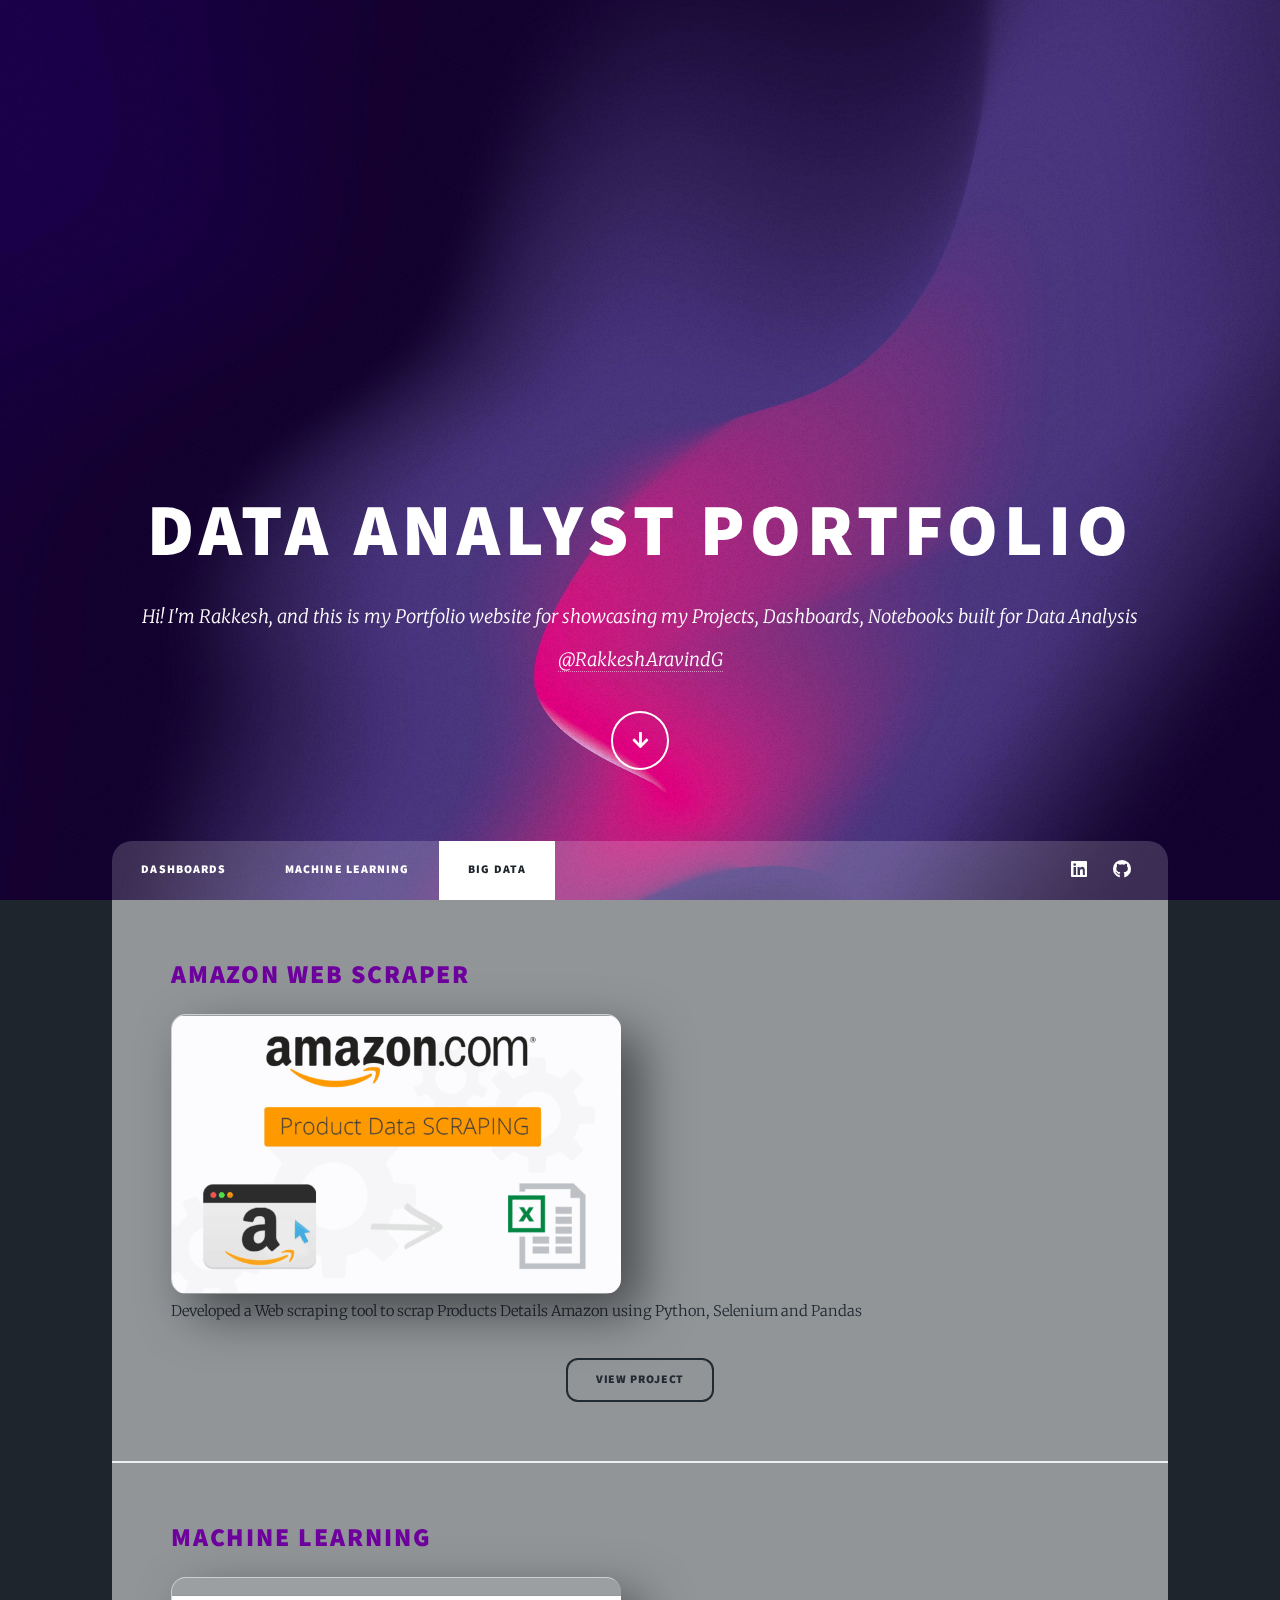
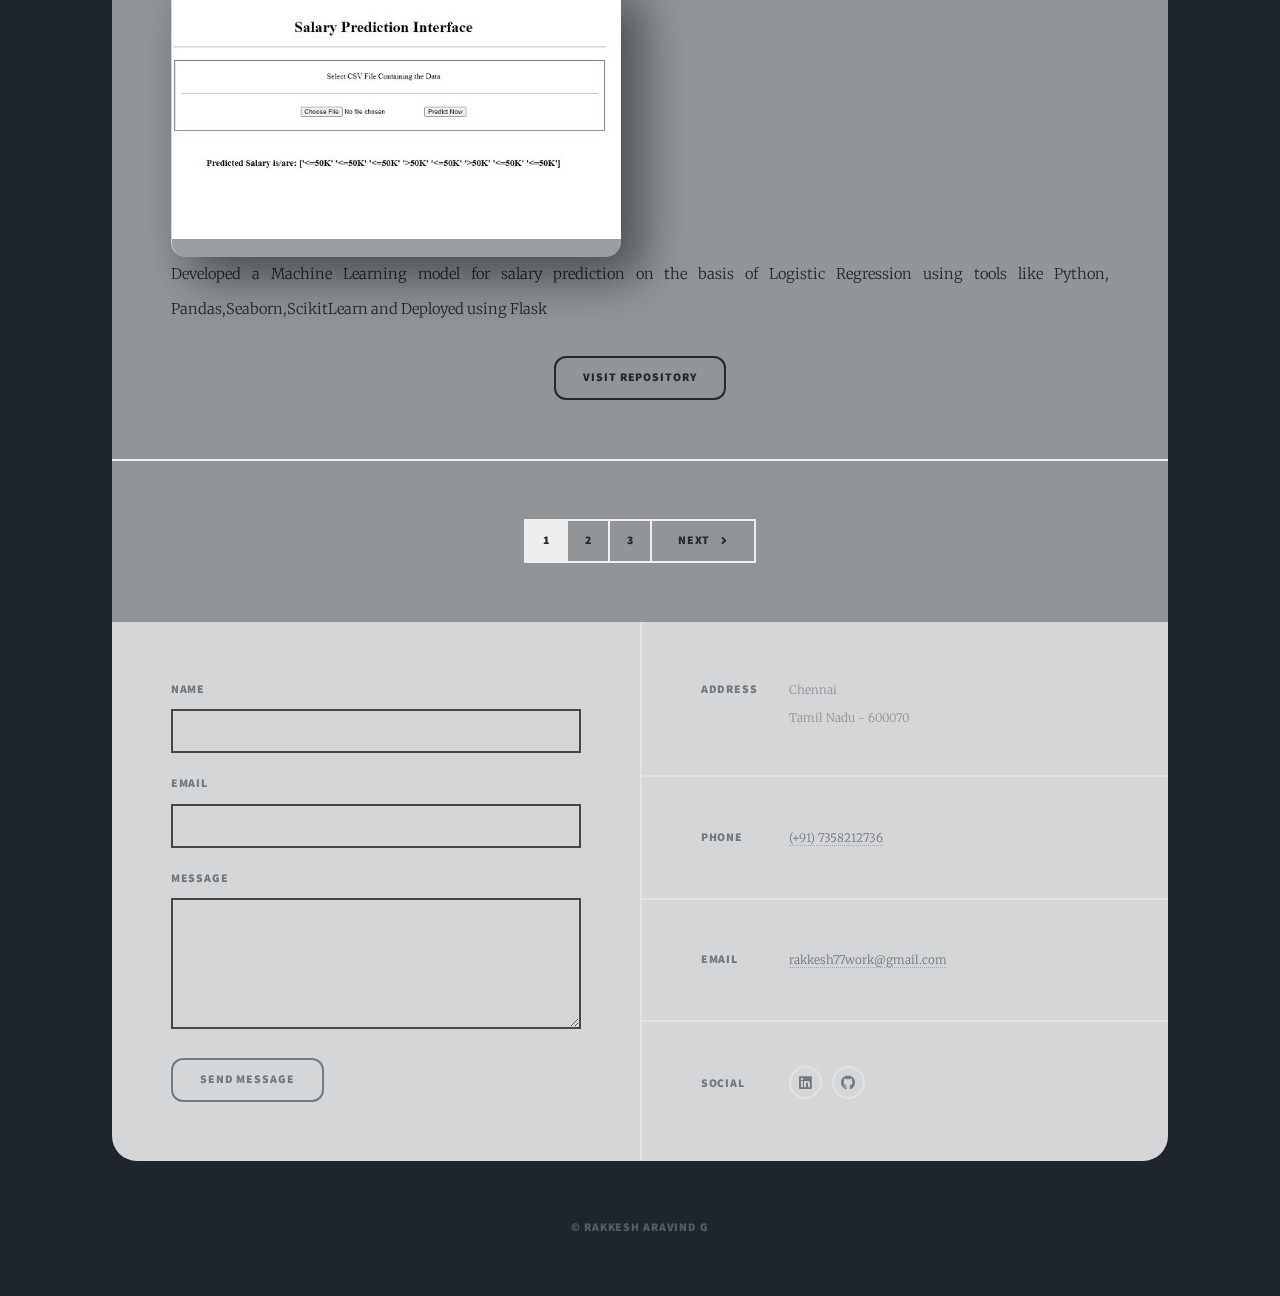
==== commit d04c9d04: "Update elements.html" ====
--- a/elements.html
+++ b/elements.html
@@ -1,12 +1,10 @@
 <!DOCTYPE HTML>
 <!--
-	Massively by HTML5 UP
-	html5up.net | @ajlkn
-	Free for personal and commercial use under the CCA 3.0 license (html5up.net/license)
+
 -->
 <html>
 	<head>
-		<title>Elements Reference - Massively by HTML5 UP</title>
+		<title>Data Analyst Portfolio</title>
 		<meta charset="utf-8" />
 		<meta name="viewport" content="width=device-width, initial-scale=1, user-scalable=no" />
 		<link rel="stylesheet" href="assets/css/main.css" />
@@ -15,417 +13,73 @@
 	<body class="is-preload">
 
 		<!-- Wrapper -->
-			<div id="wrapper">
+			<div id="wrapper" class="fade-in">
+
+				<!-- Intro -->
+					<div id="intro">
+						<h1><br />Data Analyst Portfolio</h1>
+						<p>Hi! I'm Rakkesh, and this is my Portfolio website for showcasing my Projects, Dashboards, Notebooks built for Data Analysis
+							<a href="https://www.linkedin.com/in/rakkesh-aravind-g-20b0551b1/">@RakkeshAravindG</a> 
+						<ul class="actions">
+							<li><a href="#header" class="button icon solid solo fa-arrow-down scrolly">Continue</a></li>
+						</ul>
+					</div>
 
 				<!-- Header -->
 					<header id="header">
-						<a href="index.html" class="logo">Massively</a>
+						<a href="index.html" class="logo">Projects</a>
 					</header>
 
 				<!-- Nav -->
 					<nav id="nav">
 						<ul class="links">
-							<li><a href="index.html">This is Massively</a></li>
-							<li><a href="generic.html">Generic Page</a></li>
-							<li class="active"><a href="elements.html">Elements Reference</a></li>
+							<li><a href="index.html">DashBoards</a></li>
+							<li><a href="generic.html">Machine Learning</a></li>
+							<li class="active"><a href="elements.html">Big Data</a></li>
 						</ul>
 						<ul class="icons">
-							<li><a href="#" class="icon brands fa-twitter"><span class="label">Twitter</span></a></li>
-							<li><a href="#" class="icon brands fa-facebook-f"><span class="label">Facebook</span></a></li>
-							<li><a href="#" class="icon brands fa-instagram"><span class="label">Instagram</span></a></li>
-							<li><a href="#" class="icon brands fa-github"><span class="label">GitHub</span></a></li>
+							<li><a href="https://www.linkedin.com/in/rakkesh-aravind-g-20b0551b1/" class="icon brands fa-linkedin"><span class="label">linkedin</span></a></li>
+							<li><a href="https://github.com/rawkeyJ" class="icon brands fa-github"><span class="label">GitHub</span></a></li>
 						</ul>
 					</nav>
 
 				<!-- Main -->
 					<div id="main">
 
-						<!-- Post -->
-							<section class="post">
-								<header class="major">
-									<h1>Elements<br />
-									Reference</h1>
-								</header>
-
-								<!-- Text stuff -->
-									<h2>Text</h2>
-									<p>This is <b>bold</b> and this is <strong>strong</strong>. This is <i>italic</i> and this is <em>emphasized</em>.
-									This is <sup>superscript</sup> text and this is <sub>subscript</sub> text.
-									This is <u>underlined</u> and this is code: <code>for (;;) { ... }</code>.
-									Finally, this is a <a href="#">link</a>.</p>
-									<hr />
-									<h2>Heading Level 2</h2>
-									<h3>Heading Level 3</h3>
-									<h4>Heading Level 4</h4>
-									<h5>Heading Level 5</h5>
-									<h6>Heading Level 6</h6>
-									<hr />
+						<!-- Featured Post -->
+						<!-- Posts -->
+								<article>
 									<header>
-										<h2>Heading with a Subtitle</h2>
-										<p>Lorem ipsum dolor sit amet nullam id egestas urna aliquam</p>
+										<h2><a href="https://github.com/rawkeyJ/Advanced-Amazon-Web-Scraper">Amazon Web Scraper<br /></a></h2>
 									</header>
-									<p>Nunc lacinia ante nunc ac lobortis. Interdum adipiscing gravida odio porttitor sem non mi integer non faucibus ornare mi ut ante amet placerat aliquet. Volutpat eu sed ante lacinia sapien lorem accumsan varius montes viverra nibh in adipiscing blandit tempus accumsan.</p>
+									<a href="#" class="image fit"><img src="images/pic04.jpg" alt="" /></a>
+									<p id="coda">Developed a Web scraping tool to scrap Products Details Amazon using Python, Selenium and Pandas </p>
+									<ul class="actions special">
+										<li><a href="https://github.com/rawkeyJ/Advanced-Amazon-Web-Scraper" class="button">View Project</a></li>
+									</ul>
+								</article>
+								<article>
 									<header>
-										<h3>Heading with a Subtitle</h3>
-										<p>Lorem ipsum dolor sit amet nullam id egestas urna aliquam</p>
+										<h2><a href="https://github.com/rawkeyJ/Salary-PredictionML">Machine Learning <br /></a></h2>
 									</header>
-									<p>Nunc lacinia ante nunc ac lobortis. Interdum adipiscing gravida odio porttitor sem non mi integer non faucibus ornare mi ut ante amet placerat aliquet. Volutpat eu sed ante lacinia sapien lorem accumsan varius montes viverra nibh in adipiscing blandit tempus accumsan.</p>
-									<header>
-										<h4>Heading with a Subtitle</h4>
-										<p>Lorem ipsum dolor sit amet nullam id egestas urna aliquam</p>
-									</header>
-									<p>Nunc lacinia ante nunc ac lobortis. Interdum adipiscing gravida odio porttitor sem non mi integer non faucibus ornare mi ut ante amet placerat aliquet. Volutpat eu sed ante lacinia sapien lorem accumsan varius montes viverra nibh in adipiscing blandit tempus accumsan.</p>
-
-									<hr />
-
-								<!-- Lists -->
-									<h2>Lists</h2>
-									<div class="row">
-										<div class="col-6 col-12-small">
-
-											<h3>Unordered</h3>
-											<ul>
-												<li>Dolor pulvinar etiam.</li>
-												<li>Sagittis lorem eleifend.</li>
-												<li>Felis feugiat dolore viverra.</li>
-												<li>Dolor pulvinar etiam.</li>
-											</ul>
-
-											<h3>Alternate</h3>
-											<ul class="alt">
-												<li>Dolor pulvinar etiam etiam.</li>
-												<li>Sagittis adipiscing eleifend.</li>
-												<li>Felis enim dolore viverra.</li>
-												<li>Dolor pulvinar etiam etiam.</li>
-											</ul>
-
-										</div>
-										<div class="col-6 col-12-small">
-
-											<h3>Ordered</h3>
-											<ol>
-												<li>Dolor pulvinar etiam.</li>
-												<li>Etiam vel felis at viverra.</li>
-												<li>Felis enim feugiat magna.</li>
-												<li>Etiam vel felis nullam.</li>
-												<li>Felis enim et tempus.</li>
-											</ol>
-
-											<h3>Icons</h3>
-											<ul class="icons">
-												<li><a href="#" class="icon brands fa-twitter"><span class="label">Twitter</span></a></li>
-												<li><a href="#" class="icon brands fa-facebook-f"><span class="label">Facebook</span></a></li>
-												<li><a href="#" class="icon brands fa-instagram"><span class="label">Instagram</span></a></li>
-												<li><a href="#" class="icon brands fa-github"><span class="label">Github</span></a></li>
-												<li><a href="#" class="icon brands fa-dribbble"><span class="label">Dribbble</span></a></li>
-											</ul>
-											<ul class="icons alt">
-												<li><a href="#" class="icon brands alt fa-twitter"><span class="label">Twitter</span></a></li>
-												<li><a href="#" class="icon brands alt fa-facebook-f"><span class="label">Facebook</span></a></li>
-												<li><a href="#" class="icon brands alt fa-instagram"><span class="label">Instagram</span></a></li>
-												<li><a href="#" class="icon brands alt fa-github"><span class="label">Github</span></a></li>
-												<li><a href="#" class="icon brands alt fa-dribbble"><span class="label">Dribbble</span></a></li>
-											</ul>
-
-										</div>
-									</div>
-									<h3>Definition</h3>
-									<dl>
-										<dt>Item 1</dt>
-										<dd>
-											<p>Lorem ipsum dolor vestibulum ante ipsum primis in faucibus vestibulum. Blandit adipiscing eu felis iaculis volutpat ac adipiscing accumsan eu faucibus. Integer ac pellentesque praesent.</p>
-										</dd>
-										<dt>Item 2</dt>
-										<dd>
-											<p>Lorem ipsum dolor vestibulum ante ipsum primis in faucibus vestibulum. Blandit adipiscing eu felis iaculis volutpat ac adipiscing accumsan eu faucibus. Integer ac pellentesque praesent.</p>
-										</dd>
-										<dt>Item 3</dt>
-										<dd>
-											<p>Lorem ipsum dolor vestibulum ante ipsum primis in faucibus vestibulum. Blandit adipiscing eu felis iaculis volutpat ac adipiscing accumsan eu faucibus. Integer ac pellentesque praesent.</p>
-										</dd>
-									</dl>
-
-									<h3>Actions</h3>
-									<ul class="actions">
-										<li><a href="#" class="button primary">Primary</a></li>
-										<li><a href="#" class="button">Default</a></li>
+									<a href="#" class="image fit"><img src="images/pic05.jpg" alt="" /></a>
+									<p id="coda">Developed a Machine Learning model for salary prediction on the basis of 
+										Logistic Regression using tools like Python, Pandas,Seaborn,ScikitLearn and Deployed using Flask</p>
+									<ul class="actions special">
+										<li><a href="https://github.com/rawkeyJ/Salary-PredictionML" class="button">Visit Repository</a></li>
 									</ul>
-									<ul class="actions small">
-										<li><a href="#" class="button primary small">Small</a></li>
-										<li><a href="#" class="button small">Small</a></li>
-									</ul>
-									<div class="row">
-										<div class="col-6 col-12-small">
-											<ul class="actions stacked">
-												<li><a href="#" class="button primary">Default</a></li>
-												<li><a href="#" class="button">Default</a></li>
-											</ul>
-										</div>
-										<div class="col-6 col-12-small">
-											<ul class="actions stacked">
-												<li><a href="#" class="button primary small">Small</a></li>
-												<li><a href="#" class="button small">Small</a></li>
-											</ul>
-										</div>
-									</div>
-									<div class="row">
-										<div class="col-6 col-12-small">
-											<ul class="actions stacked">
-												<li><a href="#" class="button primary fit">Default</a></li>
-												<li><a href="#" class="button fit">Default</a></li>
-											</ul>
-										</div>
-										<div class="col-6 col-12-small">
-											<ul class="actions stacked">
-												<li><a href="#" class="button primary small fit">Small</a></li>
-												<li><a href="#" class="button small fit">Small</a></li>
-											</ul>
-										</div>
-									</div>
-
-									<hr />
-
-								<!-- Blockquote -->
-									<h2>Blockquote</h2>
-									<blockquote>Fringilla nisl. Donec accumsan interdum nisi, quis tincidunt felis sagittis eget tempus euismod. Vestibulum ante ipsum primis in faucibus vestibulum. Blandit adipiscing eu felis iaculis volutpat ac adipiscing accumsan faucibus. Vestibulum ante ipsum primis in faucibus vestibulum. Blandit adipiscing eu felis.</blockquote>
-
-									<hr />
-
-								<!-- Table -->
-									<h2>Table</h2>
-
-									<h3>Default</h3>
-									<div class="table-wrapper">
-										<table>
-											<thead>
-												<tr>
-													<th>Name</th>
-													<th>Description</th>
-													<th>Price</th>
-												</tr>
-											</thead>
-											<tbody>
-												<tr>
-													<td>Item 1</td>
-													<td>Ante turpis integer aliquet porttitor.</td>
-													<td>29.99</td>
-												</tr>
-												<tr>
-													<td>Item 2</td>
-													<td>Vis ac commodo adipiscing arcu aliquet.</td>
-													<td>19.99</td>
-												</tr>
-												<tr>
-													<td>Item 3</td>
-													<td> Morbi faucibus arcu accumsan lorem.</td>
-													<td>29.99</td>
-												</tr>
-												<tr>
-													<td>Item 4</td>
-													<td>Vitae integer tempus condimentum.</td>
-													<td>19.99</td>
-												</tr>
-												<tr>
-													<td>Item 5</td>
-													<td>Ante turpis integer aliquet porttitor.</td>
-													<td>29.99</td>
-												</tr>
-											</tbody>
-											<tfoot>
-												<tr>
-													<td colspan="2"></td>
-													<td>100.00</td>
-												</tr>
-											</tfoot>
-										</table>
-									</div>
-
-									<h3>Alternate</h3>
-									<div class="table-wrapper">
-										<table class="alt">
-											<thead>
-												<tr>
-													<th>Name</th>
-													<th>Description</th>
-													<th>Price</th>
-												</tr>
-											</thead>
-											<tbody>
-												<tr>
-													<td>Item 1</td>
-													<td>Ante turpis integer aliquet porttitor.</td>
-													<td>29.99</td>
-												</tr>
-												<tr>
-													<td>Item 2</td>
-													<td>Vis ac commodo adipiscing arcu aliquet.</td>
-													<td>19.99</td>
-												</tr>
-												<tr>
-													<td>Item 3</td>
-													<td> Morbi faucibus arcu accumsan lorem.</td>
-													<td>29.99</td>
-												</tr>
-												<tr>
-													<td>Item 4</td>
-													<td>Vitae integer tempus condimentum.</td>
-													<td>19.99</td>
-												</tr>
-												<tr>
-													<td>Item 5</td>
-													<td>Ante turpis integer aliquet porttitor.</td>
-													<td>29.99</td>
-												</tr>
-											</tbody>
-											<tfoot>
-												<tr>
-													<td colspan="2"></td>
-													<td>100.00</td>
-												</tr>
-											</tfoot>
-										</table>
-									</div>
-
-									<hr />
-
-								<!-- Buttons -->
-									<h2>Buttons</h2>
-									<ul class="actions">
-										<li><a href="#" class="button primary">Primary</a></li>
-										<li><a href="#" class="button">Default</a></li>
-									</ul>
-									<ul class="actions">
-										<li><a href="#" class="button primary large">Large</a></li>
-										<li><a href="#" class="button">Default</a></li>
-										<li><a href="#" class="button small">Small</a></li>
-									</ul>
-									<ul class="actions fit">
-										<li><a href="#" class="button primary fit">Fit</a></li>
-										<li><a href="#" class="button fit">Fit</a></li>
-									</ul>
-									<ul class="actions fit small">
-										<li><a href="#" class="button primary fit small">Fit + Small</a></li>
-										<li><a href="#" class="button fit small">Fit + Small</a></li>
-									</ul>
-									<ul class="actions">
-										<li><a href="#" class="button primary icon solid fa-search">Icon</a></li>
-										<li><a href="#" class="button icon solid fa-download">Icon</a></li>
-									</ul>
-									<ul class="actions">
-										<li><span class="button primary disabled">Primary</span></li>
-										<li><span class="button disabled">Default</span></li>
-									</ul>
-
-									<hr />
-
-								<!-- Form -->
-									<h2>Form</h2>
-
-									<form method="post" action="#">
-										<div class="row gtr-uniform">
-											<div class="col-6 col-12-xsmall">
-												<input type="text" name="demo-name" id="demo-name" value="" placeholder="Name" />
-											</div>
-											<div class="col-6 col-12-xsmall">
-												<input type="email" name="demo-email" id="demo-email" value="" placeholder="Email" />
-											</div>
-											<!-- Break -->
-											<div class="col-12">
-												<select name="demo-category" id="demo-category">
-													<option value="">- Category -</option>
-													<option value="1">Manufacturing</option>
-													<option value="1">Shipping</option>
-													<option value="1">Administration</option>
-													<option value="1">Human Resources</option>
-												</select>
-											</div>
-											<!-- Break -->
-											<div class="col-4 col-12-small">
-												<input type="radio" id="demo-priority-low" name="demo-priority" checked>
-												<label for="demo-priority-low">Low</label>
-											</div>
-											<div class="col-4 col-12-small">
-												<input type="radio" id="demo-priority-normal" name="demo-priority">
-												<label for="demo-priority-normal">Normal</label>
-											</div>
-											<div class="col-4 col-12-small">
-												<input type="radio" id="demo-priority-high" name="demo-priority">
-												<label for="demo-priority-high">High</label>
-											</div>
-											<!-- Break -->
-											<div class="col-6 col-12-small">
-												<input type="checkbox" id="demo-copy" name="demo-copy">
-												<label for="demo-copy">Email me a copy</label>
-											</div>
-											<div class="col-6 col-12-small">
-												<input type="checkbox" id="demo-human" name="demo-human" checked>
-												<label for="demo-human">I am a human</label>
-											</div>
-											<!-- Break -->
-											<div class="col-12">
-												<textarea name="demo-message" id="demo-message" placeholder="Enter your message" rows="6"></textarea>
-											</div>
-											<!-- Break -->
-											<div class="col-12">
-												<ul class="actions">
-													<li><input type="submit" value="Send Message" class="primary" /></li>
-													<li><input type="reset" value="Reset" /></li>
-												</ul>
-											</div>
-										</div>
-									</form>
-
-									<hr />
-
-								<!-- Image -->
-									<h2>Image</h2>
-
-									<h3>Fit</h3>
-									<span class="image fit"><img src="images/pic01.jpg" alt="" /></span>
-									<div class="box alt">
-										<div class="row gtr-50 gtr-uniform">
-											<div class="col-4"><span class="image fit"><img src="images/pic02.jpg" alt="" /></span></div>
-											<div class="col-4"><span class="image fit"><img src="images/pic03.jpg" alt="" /></span></div>
-											<div class="col-4"><span class="image fit"><img src="images/pic04.jpg" alt="" /></span></div>
-											<!-- Break -->
-											<div class="col-4"><span class="image fit"><img src="images/pic04.jpg" alt="" /></span></div>
-											<div class="col-4"><span class="image fit"><img src="images/pic02.jpg" alt="" /></span></div>
-											<div class="col-4"><span class="image fit"><img src="images/pic03.jpg" alt="" /></span></div>
-											<!-- Break -->
-											<div class="col-4"><span class="image fit"><img src="images/pic03.jpg" alt="" /></span></div>
-											<div class="col-4"><span class="image fit"><img src="images/pic04.jpg" alt="" /></span></div>
-											<div class="col-4"><span class="image fit"><img src="images/pic02.jpg" alt="" /></span></div>
-										</div>
-									</div>
-
-									<h3>Left &amp; Right</h3>
-									<p><span class="image left"><img src="images/pic08.jpg" alt="" /></span>Lorem ipsum dolor sit accumsan interdum nisi, quis tincidunt felis sagittis eget. tempus euismod. Vestibulum ante ipsum primis in faucibus vestibulum. Blandit adipiscing eu felis iaculis volutpat ac adipiscing accumsan eu faucibus. Integer ac pellentesque praesent tincidunt felis sagittis eget. tempus euismod. Vestibulum ante ipsum primis sagittis eget. tempus euismod. Vestibulum ante ipsum primis in faucibus vestibulum. Blandit adipiscing eu felis iaculis volutpat ac adipiscing accumsan eu faucibus. Integer ac pellentesque praesent tincidunt felis sagittis eget. tempus euismod. Vestibulum ante ipsum primis in faucibus vestibulum. Blandit adipiscing eu felis iaculis volutpat ac adipiscing accumsan eu faucibus. Integer ac pellentesque praesent. Vestibulum ante ipsum primis in faucibus magna blandit adipiscing eu felis iaculis.</p>
-									<p><span class="image right"><img src="images/pic09.jpg" alt="" /></span>Lorem ipsum dolor sit accumsan interdum nisi, quis tincidunt felis sagittis eget. tempus euismod. Vestibulum ante ipsum primis in faucibus vestibulum. Blandit adipiscing eu felis iaculis volutpat ac adipiscing accumsan eu faucibus. Integer ac pellentesque praesent tincidunt felis sagittis eget. tempus euismod. Vestibulum ante ipsum primis sagittis eget. tempus euismod. Vestibulum ante ipsum primis in faucibus vestibulum. Blandit adipiscing eu felis iaculis volutpat ac adipiscing accumsan eu faucibus. Integer ac pellentesque praesent tincidunt felis sagittis eget. tempus euismod. Vestibulum ante ipsum primis in faucibus vestibulum. Blandit adipiscing eu felis iaculis volutpat ac adipiscing accumsan eu faucibus. Integer ac pellentesque praesent. Vestibulum ante ipsum primis in faucibus magna blandit adipiscing eu felis iaculis.</p>
-
-									<hr />
-
-								<!-- Box -->
-									<h2>Box</h2>
-									<div class="box">
-										<p>Felis sagittis eget tempus primis in faucibus vestibulum. Blandit adipiscing eu felis iaculis volutpat ac adipiscing accumsan eu faucibus. Integer ac pellentesque praesent tincidunt felis sagittis eget. tempus euismod. Magna sed etiam ante ipsum primis in faucibus vestibulum. Blandit adipiscing eu ipsum primis in faucibus vestibulum. Blandit adipiscing eu felis iaculis volutpat ac adipiscing accumsan eu faucibus lorem ipsum dolor sit amet nullam. Integer ac pellentesque praesent tincidunt felis sagittis eget. tempus euismod. Vestibulum ante ipsum primis sagittis eget. tempus euismod. Vestibulum ante ipsum primis in faucibus vestibulum. Blandit adipiscing eu felis iaculis volutpat ac adipiscing accumsan eu faucibus. Integer ac pellentesque praesent tincidunt felis sagittis eget. tempus euismod. Vestibulum ante ipsum primis in faucibus vestibulum. Blandit adipiscing eu felis iaculis volutpat ac adipiscing accumsan eu faucibus. Integer ac pellentesque praesent. Vestibulum ante ipsum primis in faucibus magna blandit adipiscing eu felis iaculis volutpat lorem ipsum dolor.</p>
-									</div>
-
-									<hr />
-
-								<!-- Preformatted Code -->
-									<h2>Preformatted</h2>
-									<pre><code>i = 0;
-
-while (!deck.isInOrder()) {
-    print 'Iteration ' + i;
-    deck.shuffle();
-    i++;
-}
-
-print 'It took ' + i + ' iterations to sort the deck.';
-</code></pre>
-
+								</article>
 							</section>
+							<!-- Footer -->
+							<footer>
+								<div class="pagination">
+									<!--<a href="#" class="previous">Prev</a>-->
+									<a href="index.html" class="page active">1</a>
+									<a href="index2.html" class="page">2</a>
+									<a href="#" class="page">3</a>
+									<a href="index2.html" class="next">Next</a>
+								</div>
+							</footer>
 
 					</div>
 
@@ -455,24 +109,22 @@
 						<section class="split contact">
 							<section class="alt">
 								<h3>Address</h3>
-								<p>1234 Somewhere Road #87257<br />
-								Nashville, TN 00000-0000</p>
+								<p>Chennai<br />
+								Tamil Nadu - 600070</p>
 							</section>
 							<section>
 								<h3>Phone</h3>
-								<p><a href="#">(000) 000-0000</a></p>
+								<p><a href="#">(+91) 7358212736</a></p>
 							</section>
 							<section>
 								<h3>Email</h3>
-								<p><a href="#">info@untitled.tld</a></p>
+								<p><a href="#">rakkesh77work@gmail.com</a></p>
 							</section>
 							<section>
 								<h3>Social</h3>
 								<ul class="icons alt">
-									<li><a href="#" class="icon brands alt fa-twitter"><span class="label">Twitter</span></a></li>
-									<li><a href="#" class="icon brands alt fa-facebook-f"><span class="label">Facebook</span></a></li>
-									<li><a href="#" class="icon brands alt fa-instagram"><span class="label">Instagram</span></a></li>
-									<li><a href="#" class="icon brands alt fa-github"><span class="label">GitHub</span></a></li>
+									<li><a href="https://www.linkedin.com/in/rakkesh-aravind-g-20b0551b1/" class="icon brands fa-linkedin"><span class="label">linkedin</span></a></li>
+									<li><a href="https://github.com/rawkeyJ" class="icon brands fa-github"><span class="label">GitHub</span></a></li>
 								</ul>
 							</section>
 						</section>
@@ -480,7 +132,7 @@
 
 				<!-- Copyright -->
 					<div id="copyright">
-						<ul><li>&copy; Untitled</li><li>Design: <a href="https://html5up.net">HTML5 UP</a></li></ul>
+						<ul><li>&copy; Rakkesh Aravind G</li>
 					</div>
 
 			</div>
@@ -495,4 +147,4 @@
 			<script src="assets/js/main.js"></script>
 
 	</body>
-</html>+</html>
--- a/assets/css/main.css
+++ b/assets/css/main.css
@@ -298,7 +298,7 @@
 
 		a:hover {
 			border-bottom-color: transparent;
-			color: #ab058a !important;
+			color: #e7ff13 !important;
 		}
 
 	strong, b {
@@ -2216,8 +2216,8 @@
 		input[type="button"]:hover,
 		button:hover,
 		.button:hover {
-			box-shadow: inset 0 0 0 2px #ab058a;
-			color: #ab058a !important;
+			box-shadow: inset 0 0 0 2px #b4ec0e;
+			color: #cdff17 !important;
 		}
 
 		input[type="submit"].primary,
@@ -2624,6 +2624,19 @@
 			margin: 2.5rem 0;
 			width: 100%;
 			border-radius:20px 20px 20px 20px;
+			width: 450px;
+			height: 280px;
+			margin: 0px;
+			box-shadow: 20px 20px 50px rgba(0, 0, 0, 0.5);
+			border-radius: 15px;
+			background: rgba(255, 255, 255, 0.1);
+			overflow: hidden;
+			display: flex;
+			justify-content: center;
+			align-items: center;
+			border-top: 1px solid rgba(255, 255, 255, 0.5);
+			border-left:1px solid rgba(255, 255, 255, 0.5);
+			backdrop-filter: blur(25px);
 		}
 
 			.image.fit:first-child {
@@ -2638,6 +2651,20 @@
 			display: block;
 			margin: 4rem 0;
 			width: 100%;
+			border-radius:20px 20px 20px 20px;
+			width: 900px;
+			height: 500px;
+			margin: 25px;
+			box-shadow: 20px 20px 50px rgba(0, 0, 0, 0.5);
+			border-radius: 15px;
+			background: rgba(255, 255, 255, 0.1);
+			overflow: hidden;
+			display: flex;
+			justify-content: center;
+			align-items: center;
+			border-top: 1px solid rgba(255, 255, 255, 0.5);
+			border-left:1px solid rgba(255, 255, 255, 0.5);
+			backdrop-filter: blur(25px)
 		}
 
 			.image.main:first-child {
@@ -4725,4 +4752,4 @@
 			visibility: visible;
 		}
 
-	}+	}
